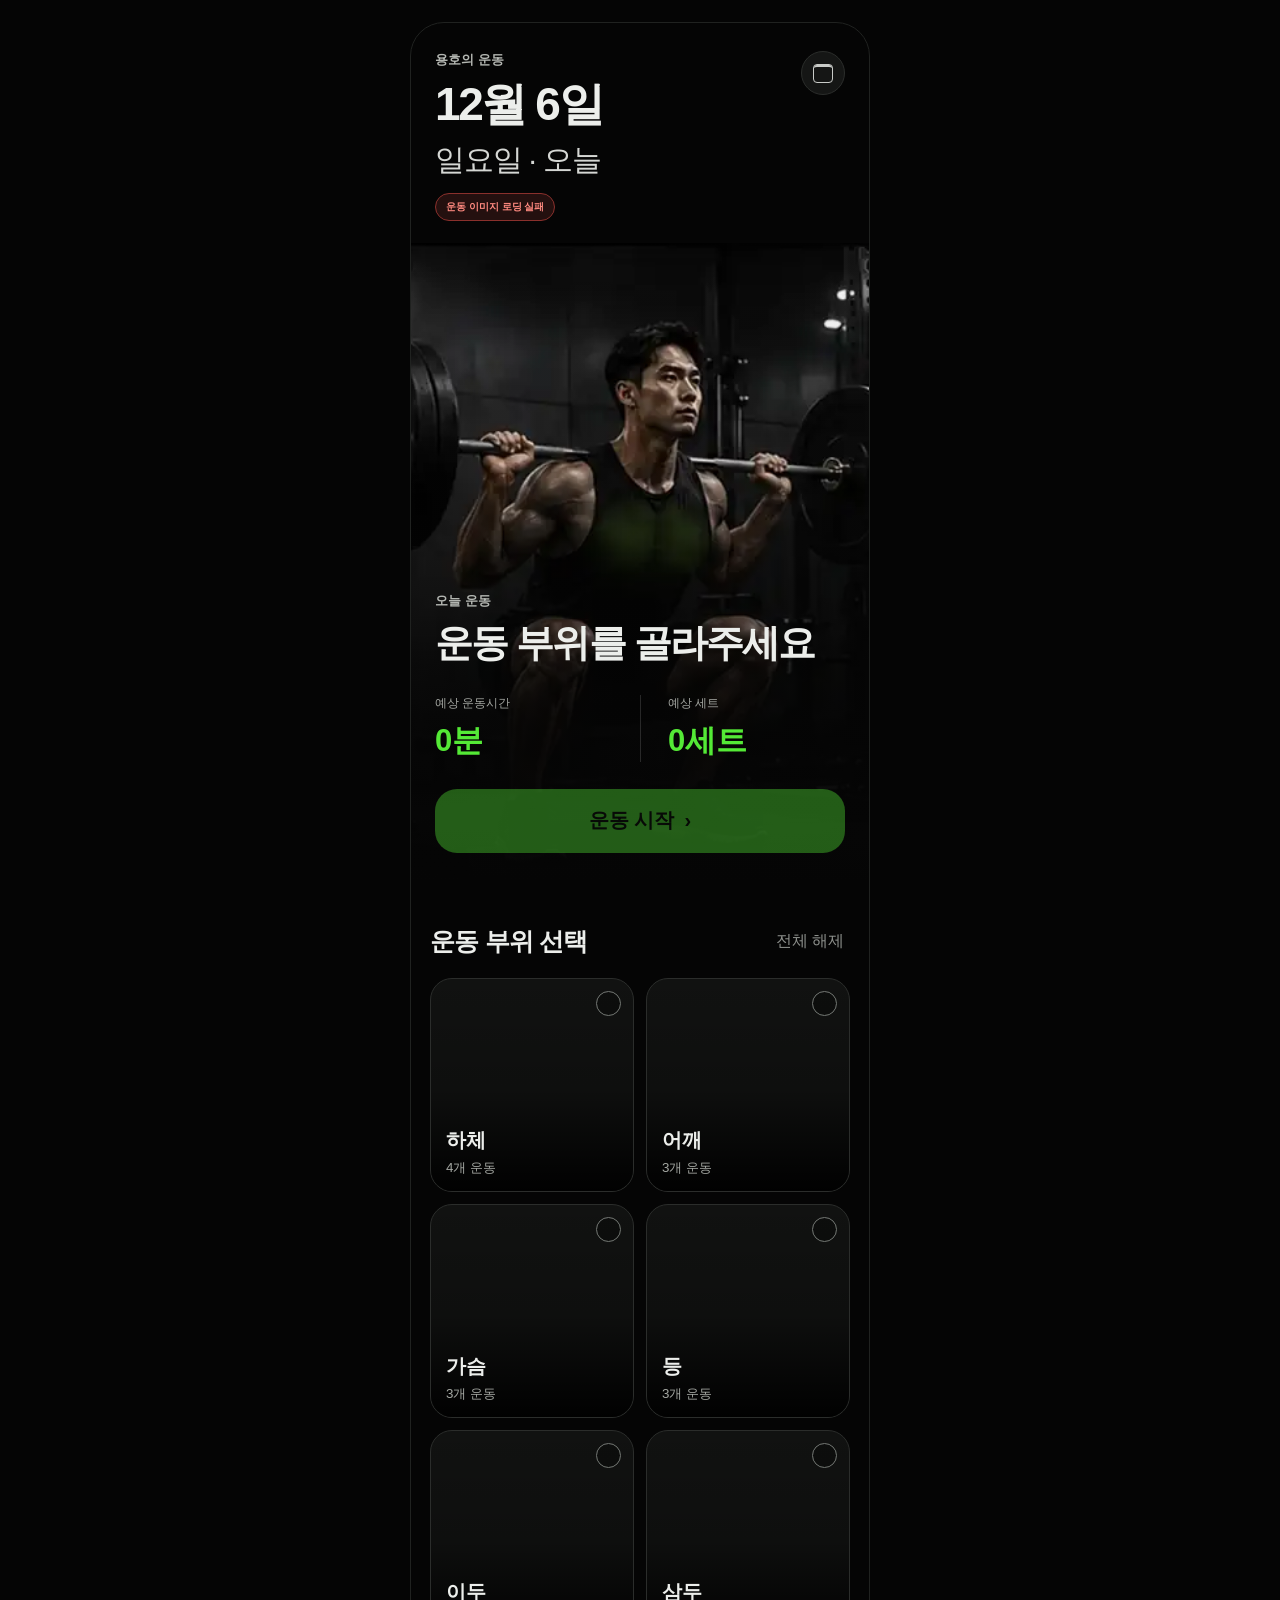
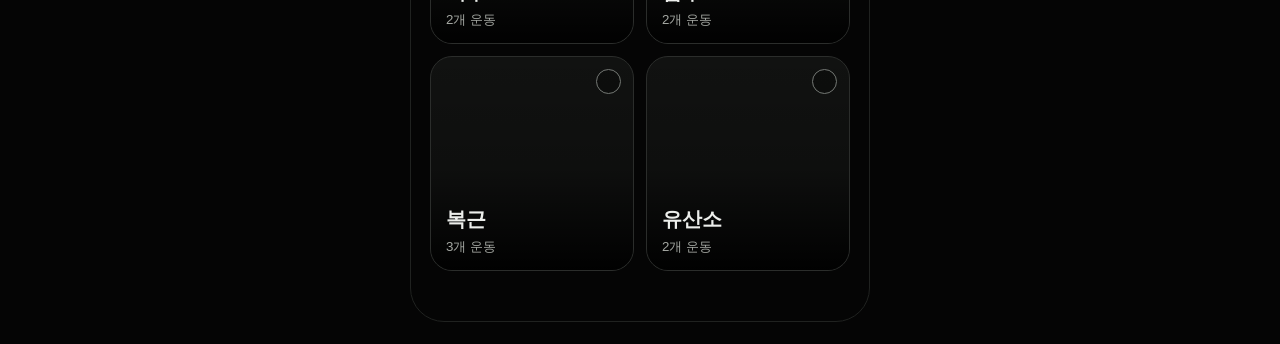
==== index.html @ c84af3b5 "Point live site to verified final v29 image app" ====
<!doctype html><html lang="ko"><head><meta charset="utf-8"><meta name="viewport" content="width=device-width,initial-scale=1,viewport-fit=cover"><meta name="theme-color" content="#050505"><title>용호의 운동 · FINAL v29</title><script>if('serviceWorker'in navigator){navigator.serviceWorker.getRegistrations().then(a=>a.forEach(r=>r.unregister())).catch(()=>{})}if('caches'in window){caches.keys().then(a=>Promise.all(a.map(k=>caches.delete(k)))).catch(()=>{})}location.replace('./final-v29.html?v=2901');</script></head><body style="margin:0;background:#050505;color:#fff;font-family:-apple-system,sans-serif;display:grid;place-items:center;min-height:100vh">실사 이미지 버전으로 이동 중…</body></html>
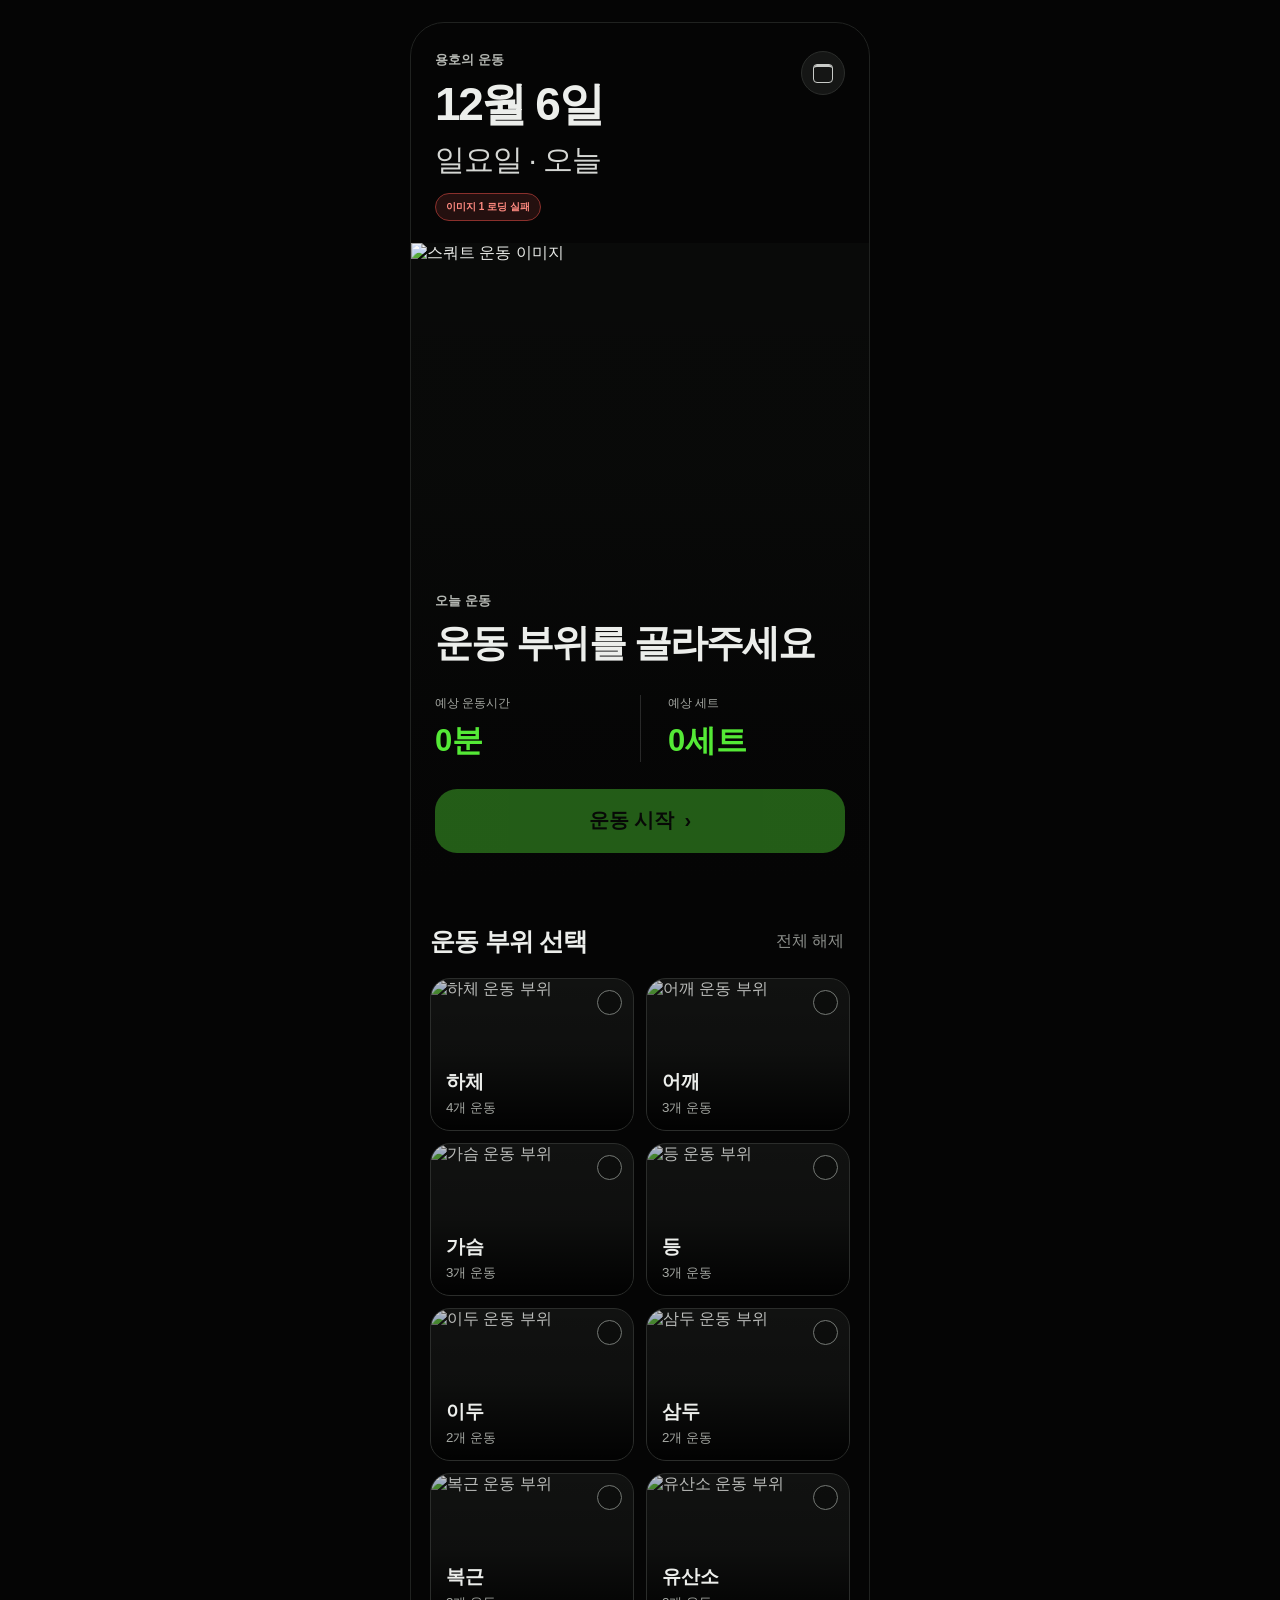
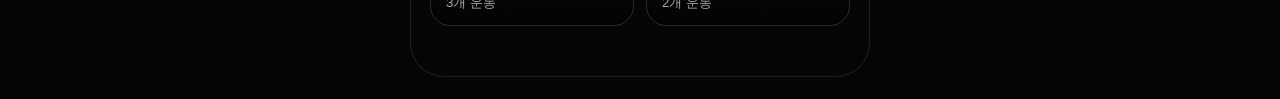
==== commit 74aa0ee1: "Switch live site to verified individual image files v30" ====
--- a/index.html
+++ b/index.html
@@ -1 +1 @@
-<!doctype html><html lang="ko"><head><meta charset="utf-8"><meta name="viewport" content="width=device-width,initial-scale=1,viewport-fit=cover"><meta name="theme-color" content="#050505"><title>용호의 운동 · FINAL v29</title><script>if('serviceWorker'in navigator){navigator.serviceWorker.getRegistrations().then(a=>a.forEach(r=>r.unregister())).catch(()=>{})}if('caches'in window){caches.keys().then(a=>Promise.all(a.map(k=>caches.delete(k)))).catch(()=>{})}location.replace('./final-v29.html?v=2901');</script></head><body style="margin:0;background:#050505;color:#fff;font-family:-apple-system,sans-serif;display:grid;place-items:center;min-height:100vh">실사 이미지 버전으로 이동 중…</body></html>+<!doctype html><html lang="ko"><head><meta charset="utf-8"><meta name="viewport" content="width=device-width,initial-scale=1,viewport-fit=cover"><meta name="theme-color" content="#050505"><title>용호의 운동 · 실사 이미지 v30</title><script>if('serviceWorker'in navigator){navigator.serviceWorker.getRegistrations().then(a=>a.forEach(r=>r.unregister())).catch(()=>{})}if('caches'in window){caches.keys().then(a=>Promise.all(a.map(k=>caches.delete(k)))).catch(()=>{})}location.replace('./final-v30.html?v=3002');</script></head><body style="margin:0;background:#050505;color:#fff;font-family:-apple-system,sans-serif;display:grid;place-items:center;min-height:100vh">실사 이미지 25장 버전으로 이동 중…</body></html>
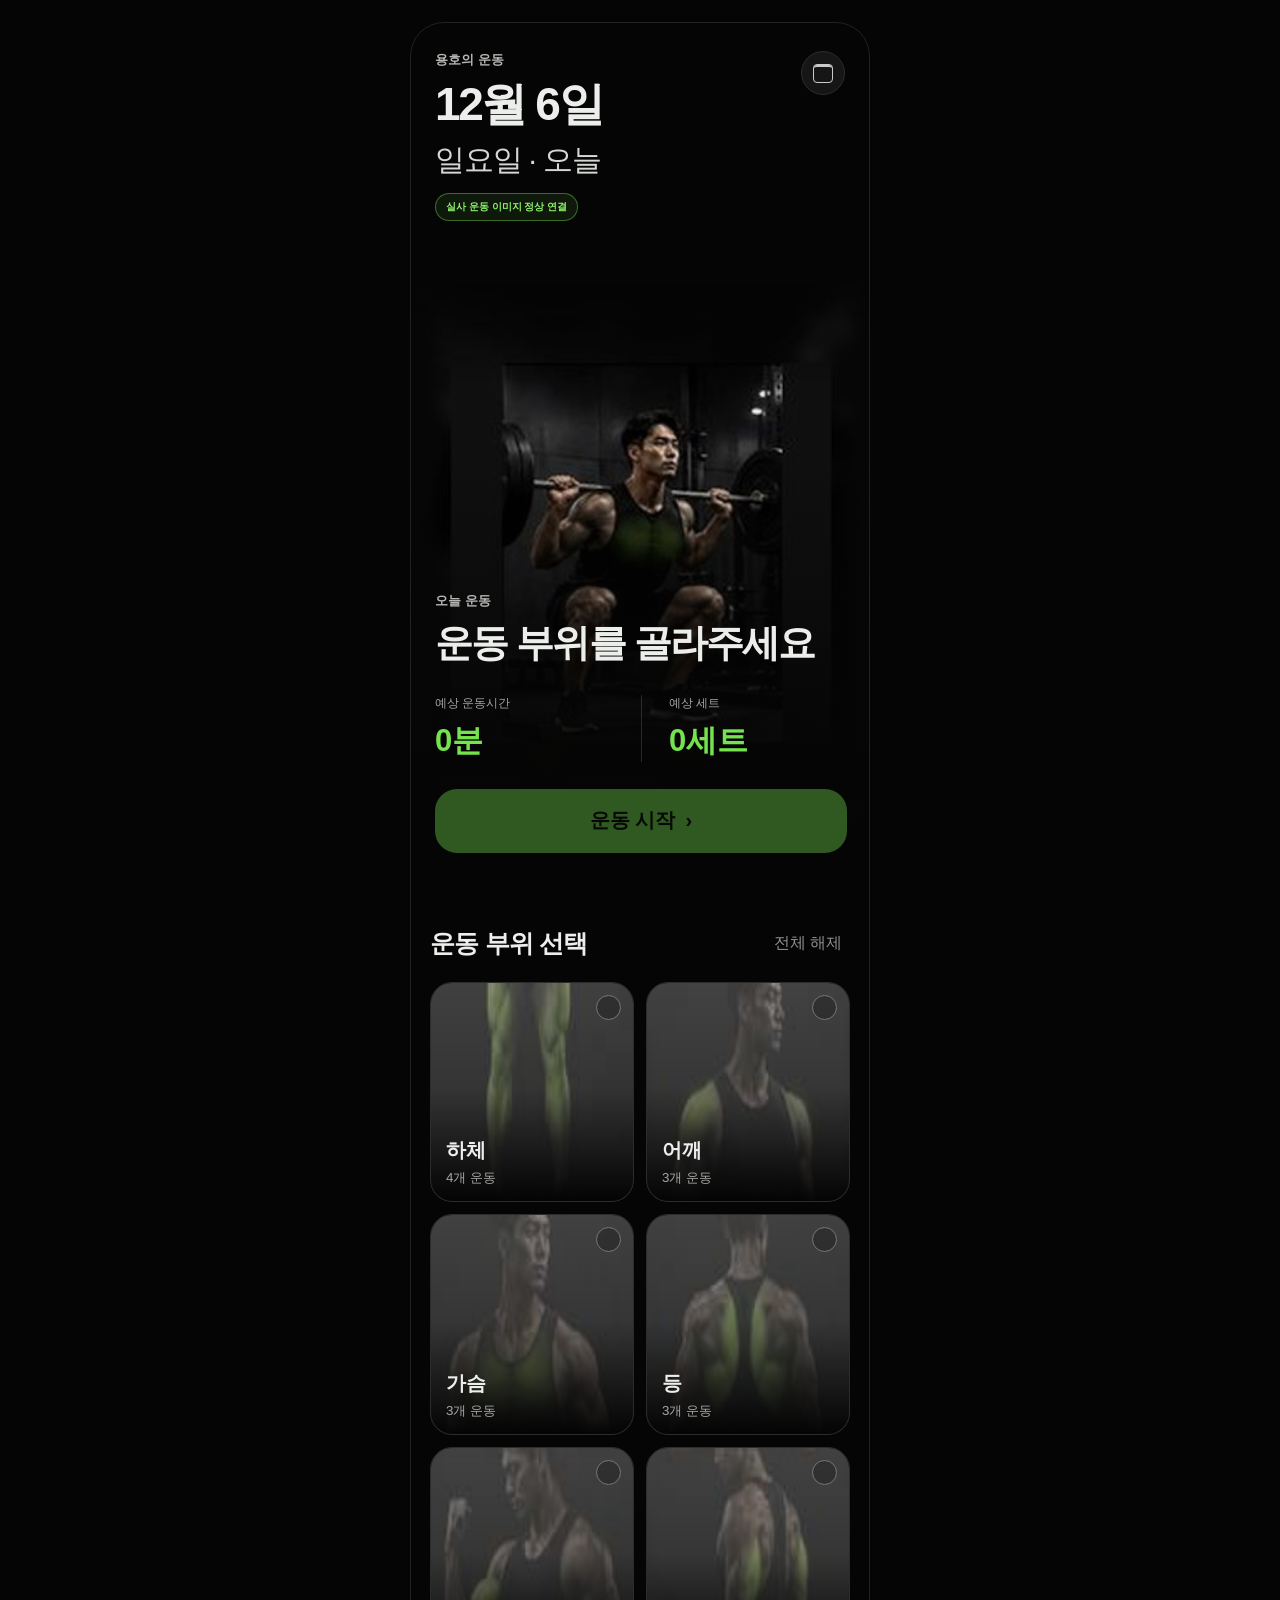
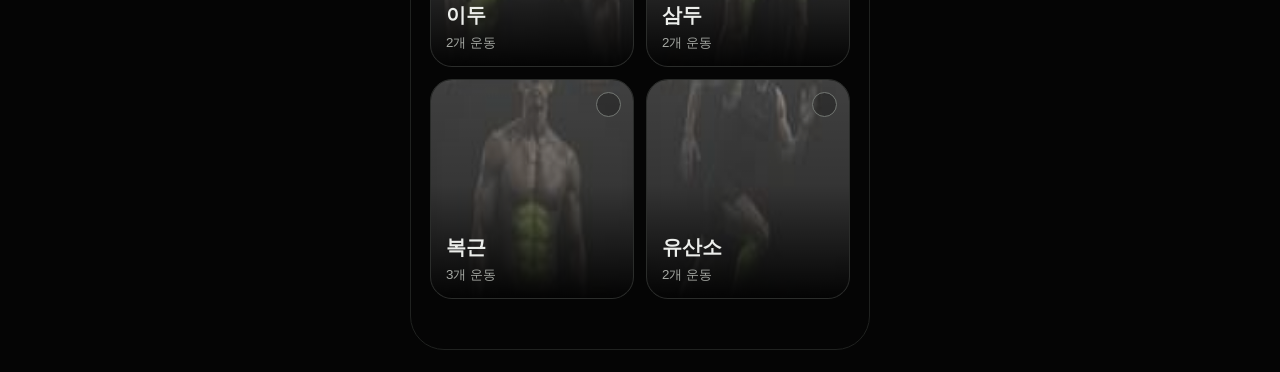
==== commit 89cd3610: "Switch live site to Safari-safe workout images v32" ====
--- a/index.html
+++ b/index.html
@@ -1 +1 @@
-<!doctype html><html lang="ko"><head><meta charset="utf-8"><meta name="viewport" content="width=device-width,initial-scale=1,viewport-fit=cover"><meta name="theme-color" content="#050505"><title>용호의 운동 · 실사 이미지 v30</title><script>if('serviceWorker'in navigator){navigator.serviceWorker.getRegistrations().then(a=>a.forEach(r=>r.unregister())).catch(()=>{})}if('caches'in window){caches.keys().then(a=>Promise.all(a.map(k=>caches.delete(k)))).catch(()=>{})}location.replace('./final-v30.html?v=3002');</script></head><body style="margin:0;background:#050505;color:#fff;font-family:-apple-system,sans-serif;display:grid;place-items:center;min-height:100vh">실사 이미지 25장 버전으로 이동 중…</body></html>+<!doctype html><html lang="ko"><head><meta charset="utf-8"><meta name="viewport" content="width=device-width,initial-scale=1,viewport-fit=cover"><meta name="theme-color" content="#050505"><title>용호의 운동 · 실사 이미지 v32</title><script>if('serviceWorker'in navigator){navigator.serviceWorker.getRegistrations().then(a=>a.forEach(r=>r.unregister())).catch(()=>{})}if('caches'in window){caches.keys().then(a=>Promise.all(a.map(k=>caches.delete(k)))).catch(()=>{})}location.replace('./final-v32.html?v=3201');</script></head><body style="margin:0;background:#050505;color:#fff;font-family:-apple-system,sans-serif;display:grid;place-items:center;min-height:100vh">실사 운동 이미지 v32로 이동 중…</body></html>
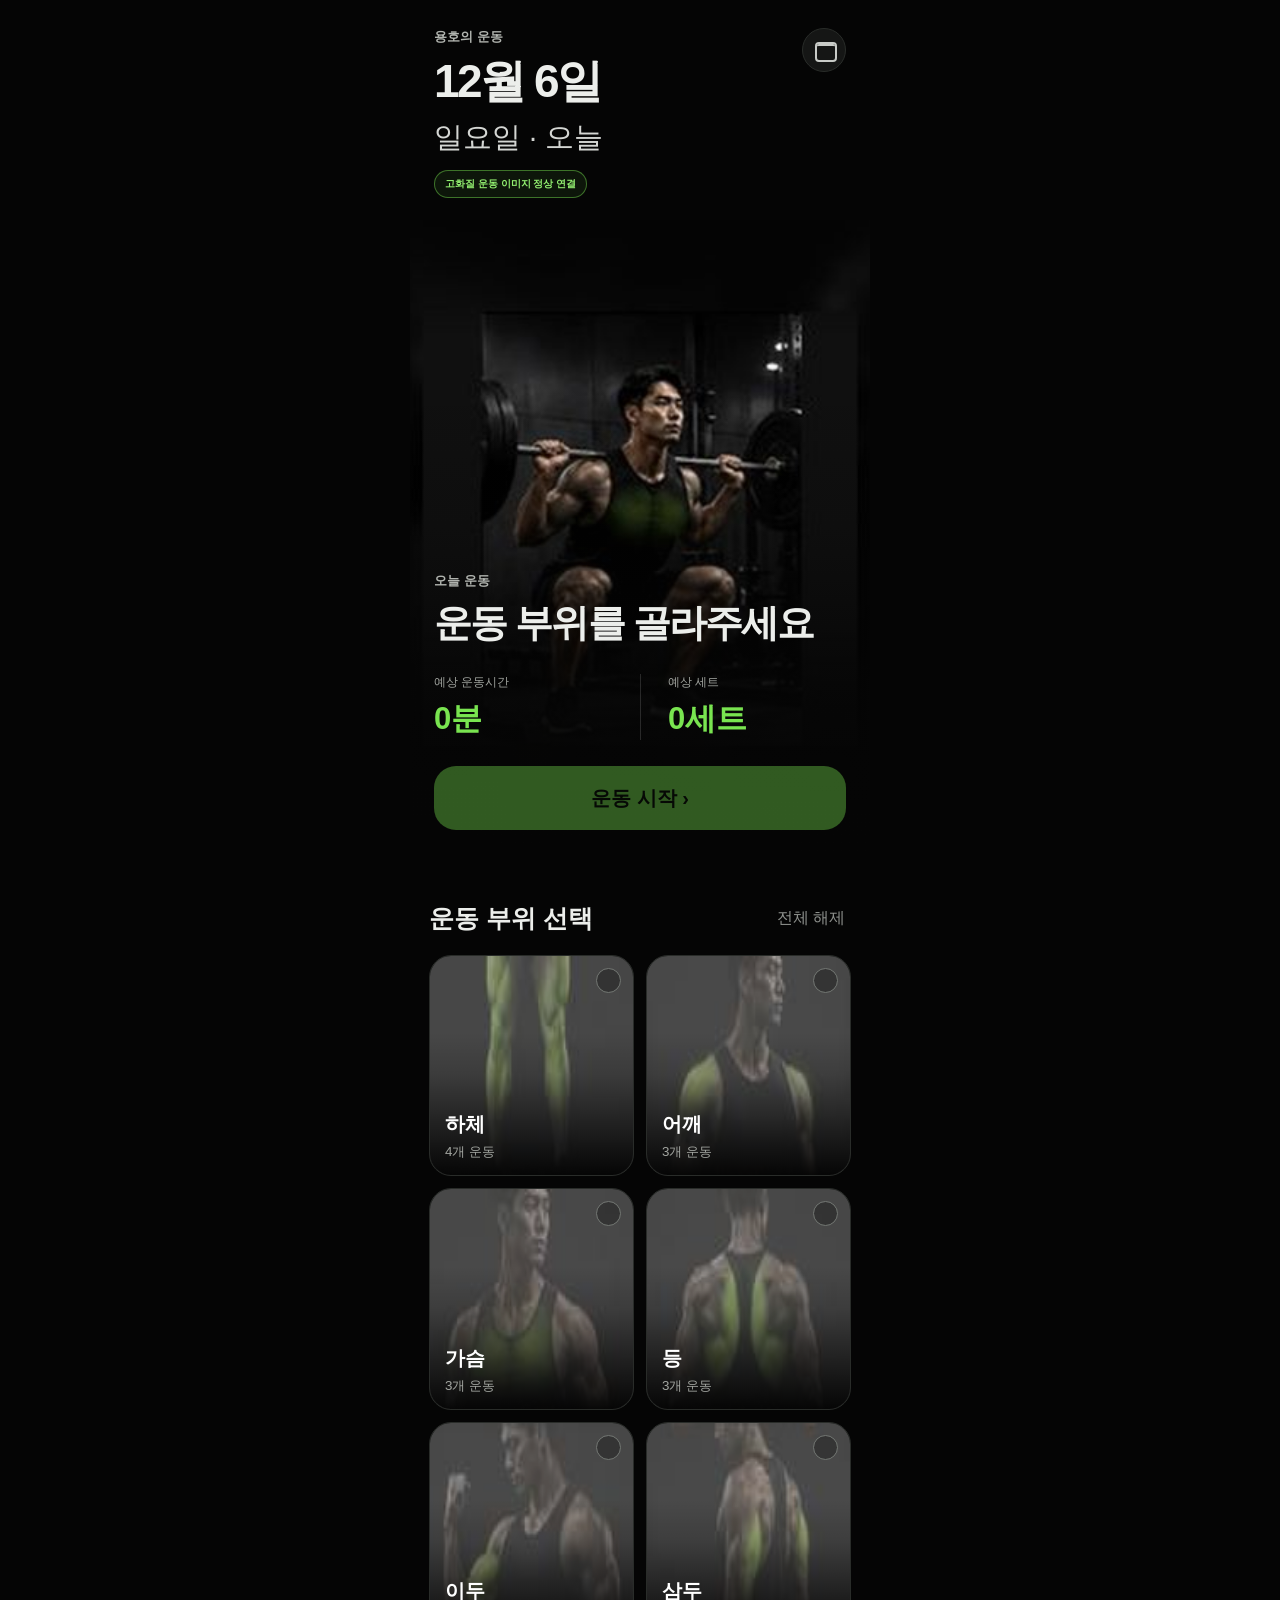
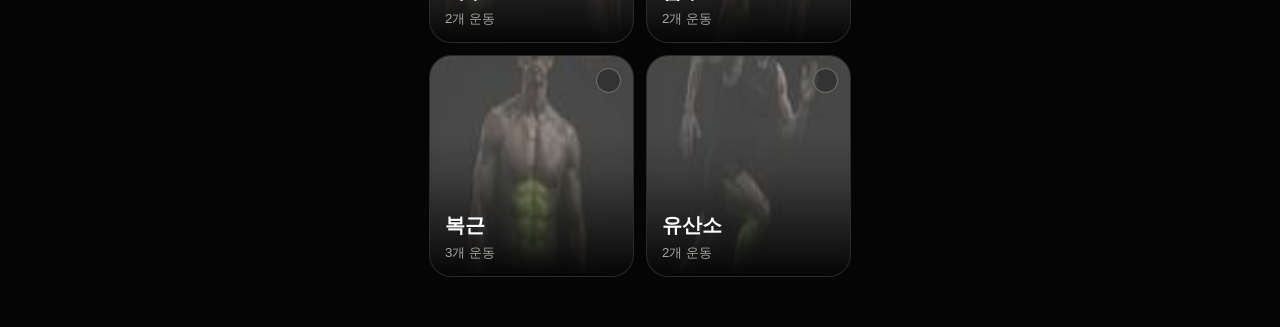
==== commit 247cce21: "Switch live site to generated image card layout v34" ====
--- a/index.html
+++ b/index.html
@@ -1 +1 @@
-<!doctype html><html lang="ko"><head><meta charset="utf-8"><meta name="viewport" content="width=device-width,initial-scale=1,viewport-fit=cover"><meta name="theme-color" content="#050505"><title>용호의 운동 · 실사 이미지 v32</title><script>if('serviceWorker'in navigator){navigator.serviceWorker.getRegistrations().then(a=>a.forEach(r=>r.unregister())).catch(()=>{})}if('caches'in window){caches.keys().then(a=>Promise.all(a.map(k=>caches.delete(k)))).catch(()=>{})}location.replace('./final-v32.html?v=3201');</script></head><body style="margin:0;background:#050505;color:#fff;font-family:-apple-system,sans-serif;display:grid;place-items:center;min-height:100vh">실사 운동 이미지 v32로 이동 중…</body></html>+<!doctype html><html lang="ko"><head><meta charset="utf-8"><meta name="viewport" content="width=device-width,initial-scale=1,viewport-fit=cover"><meta name="theme-color" content="#050505"><title>용호의 운동 · v34</title><script>if('serviceWorker'in navigator){navigator.serviceWorker.getRegistrations().then(x=>x.forEach(r=>r.unregister())).catch(()=>{})}if('caches'in window){caches.keys().then(x=>Promise.all(x.map(k=>caches.delete(k)))).catch(()=>{})}location.replace('./final-v34.html?v=3402');</script></head><body style="margin:0;background:#050505;color:#fff;font-family:-apple-system,sans-serif;display:grid;place-items:center;min-height:100vh">고화질 운동 이미지 v34로 이동 중…</body></html>
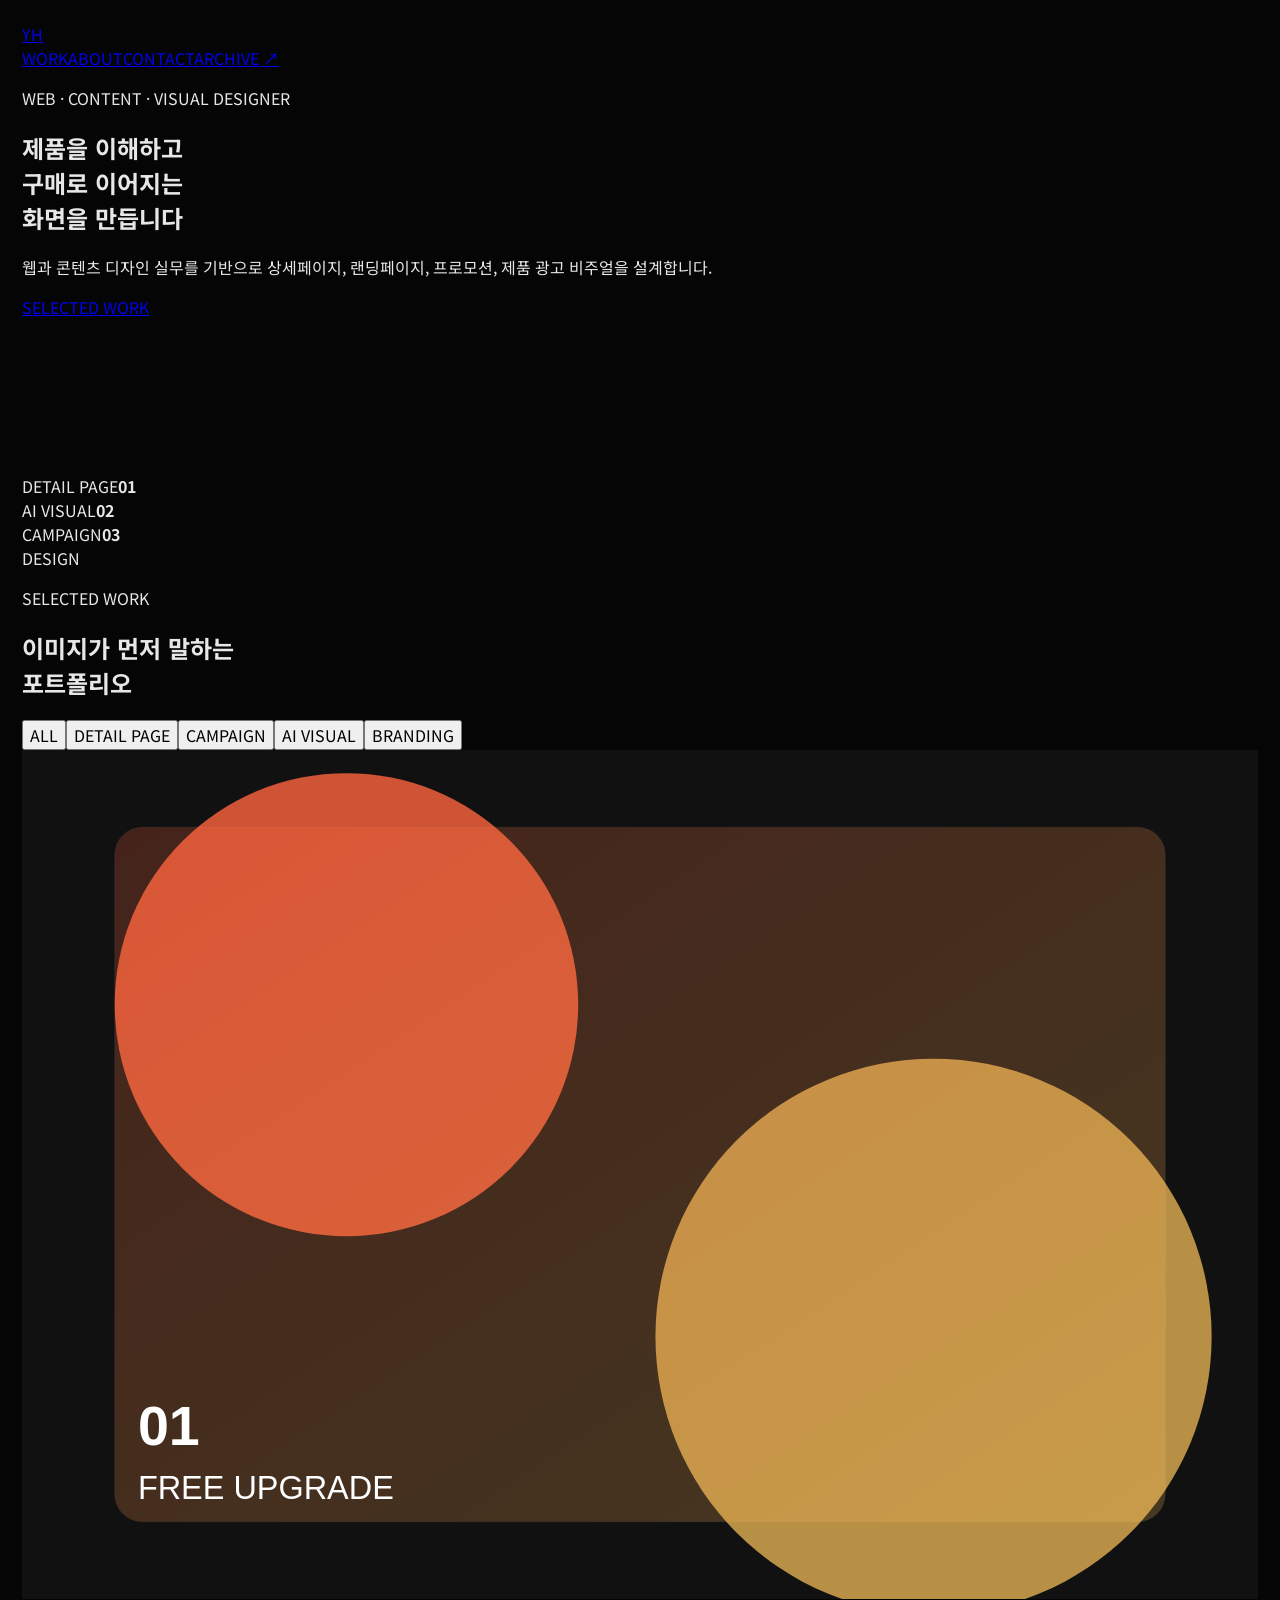
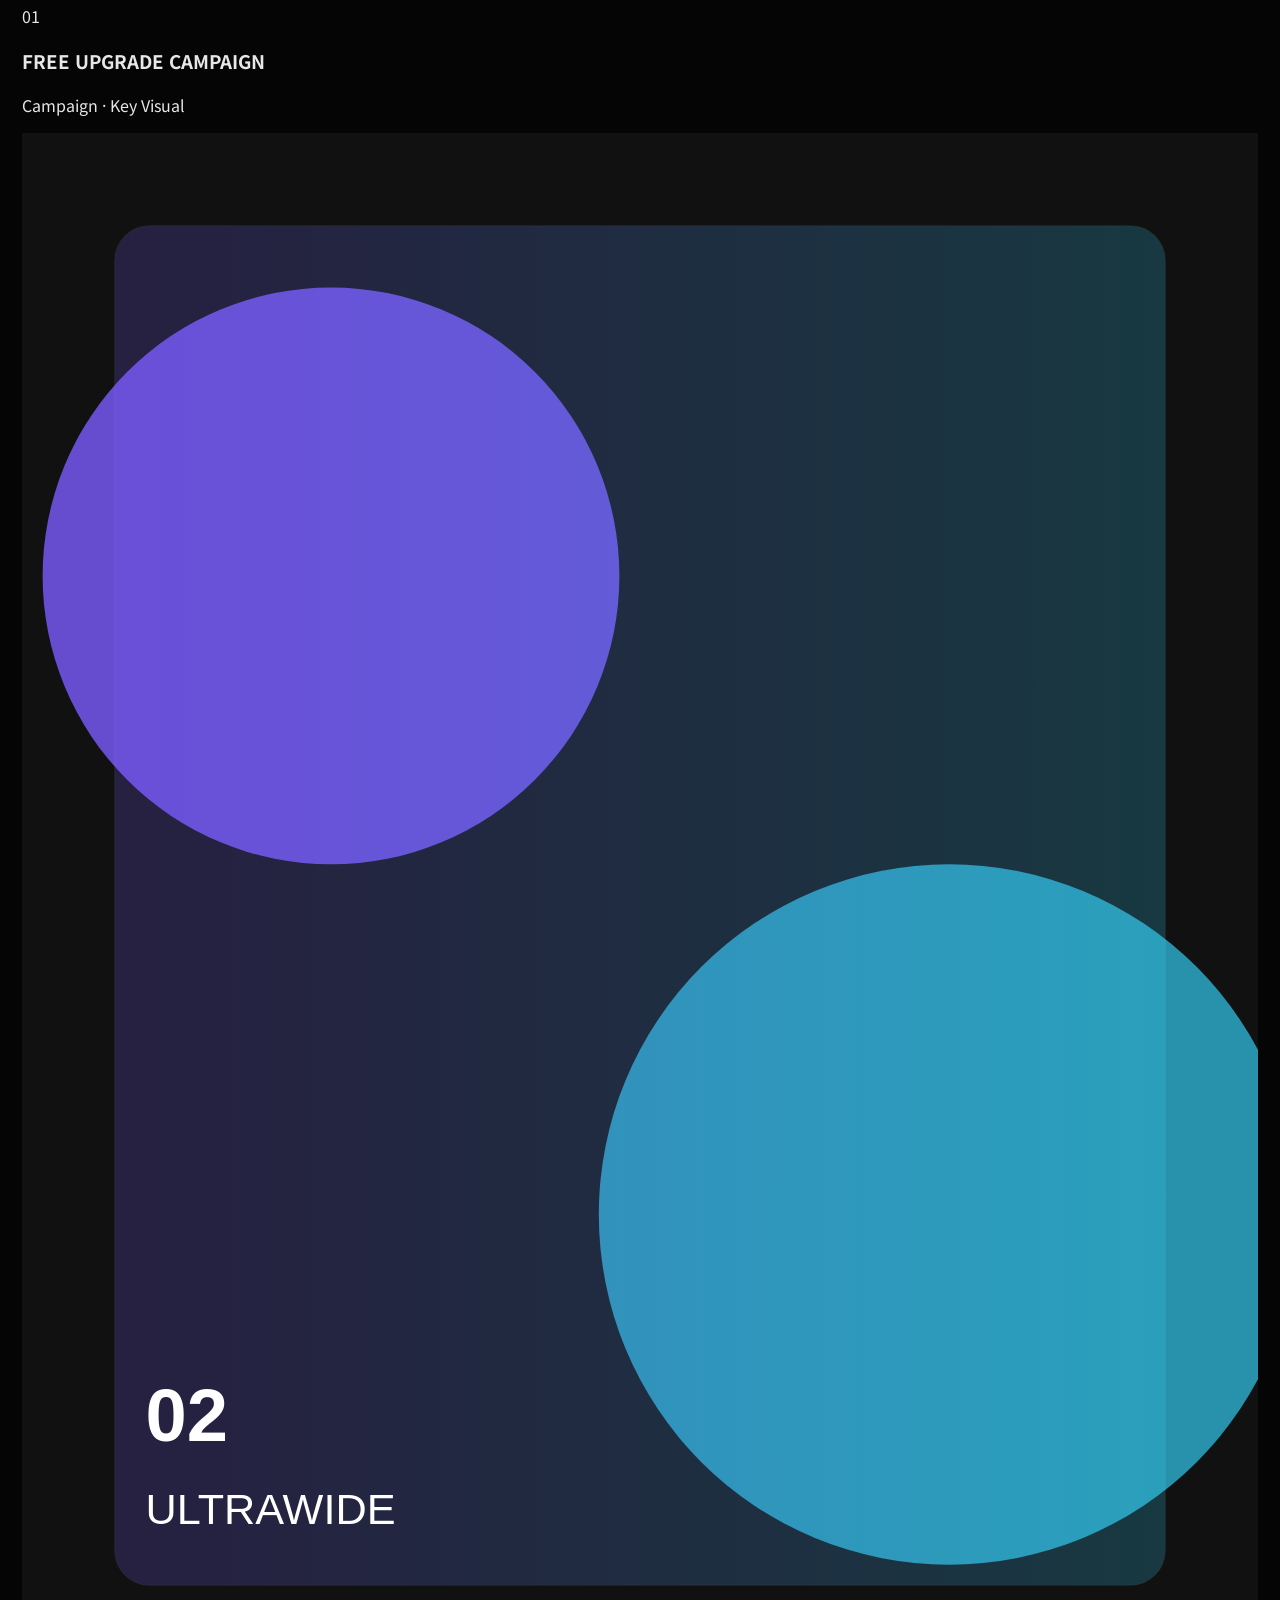
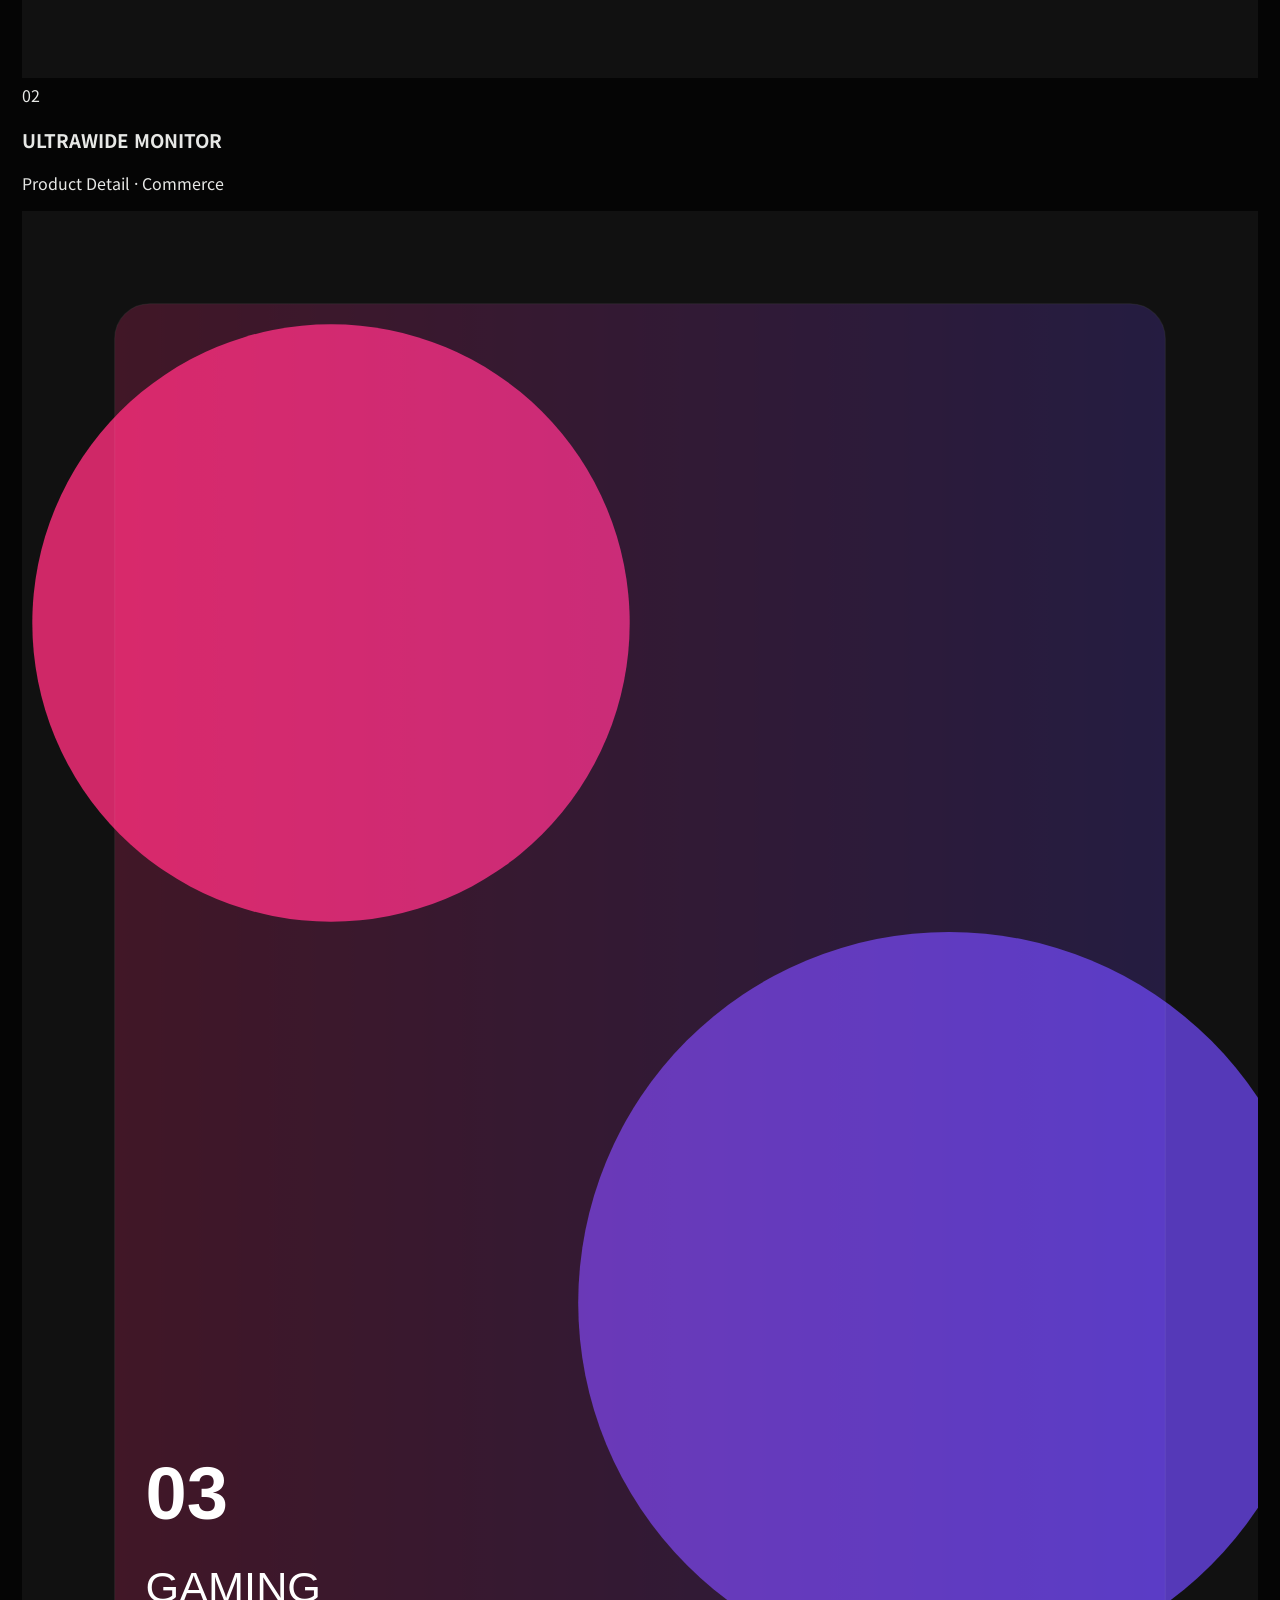
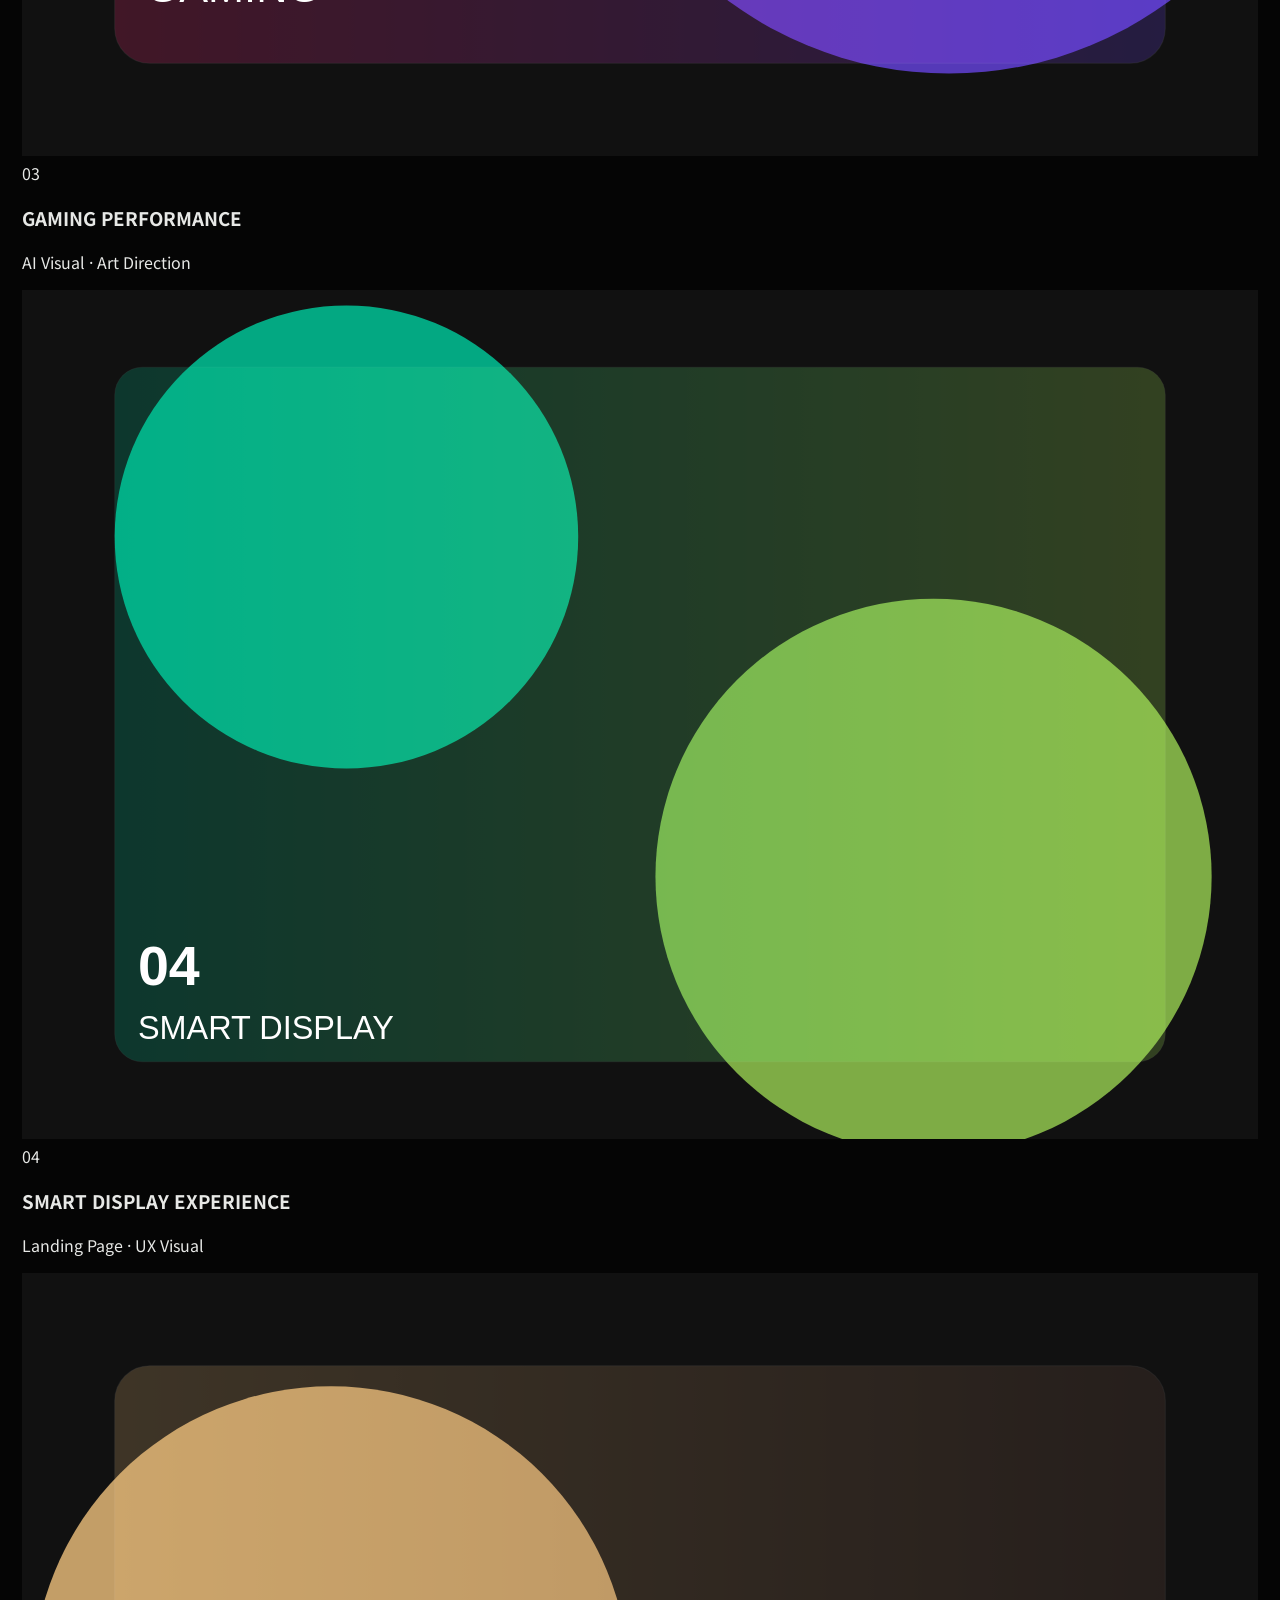
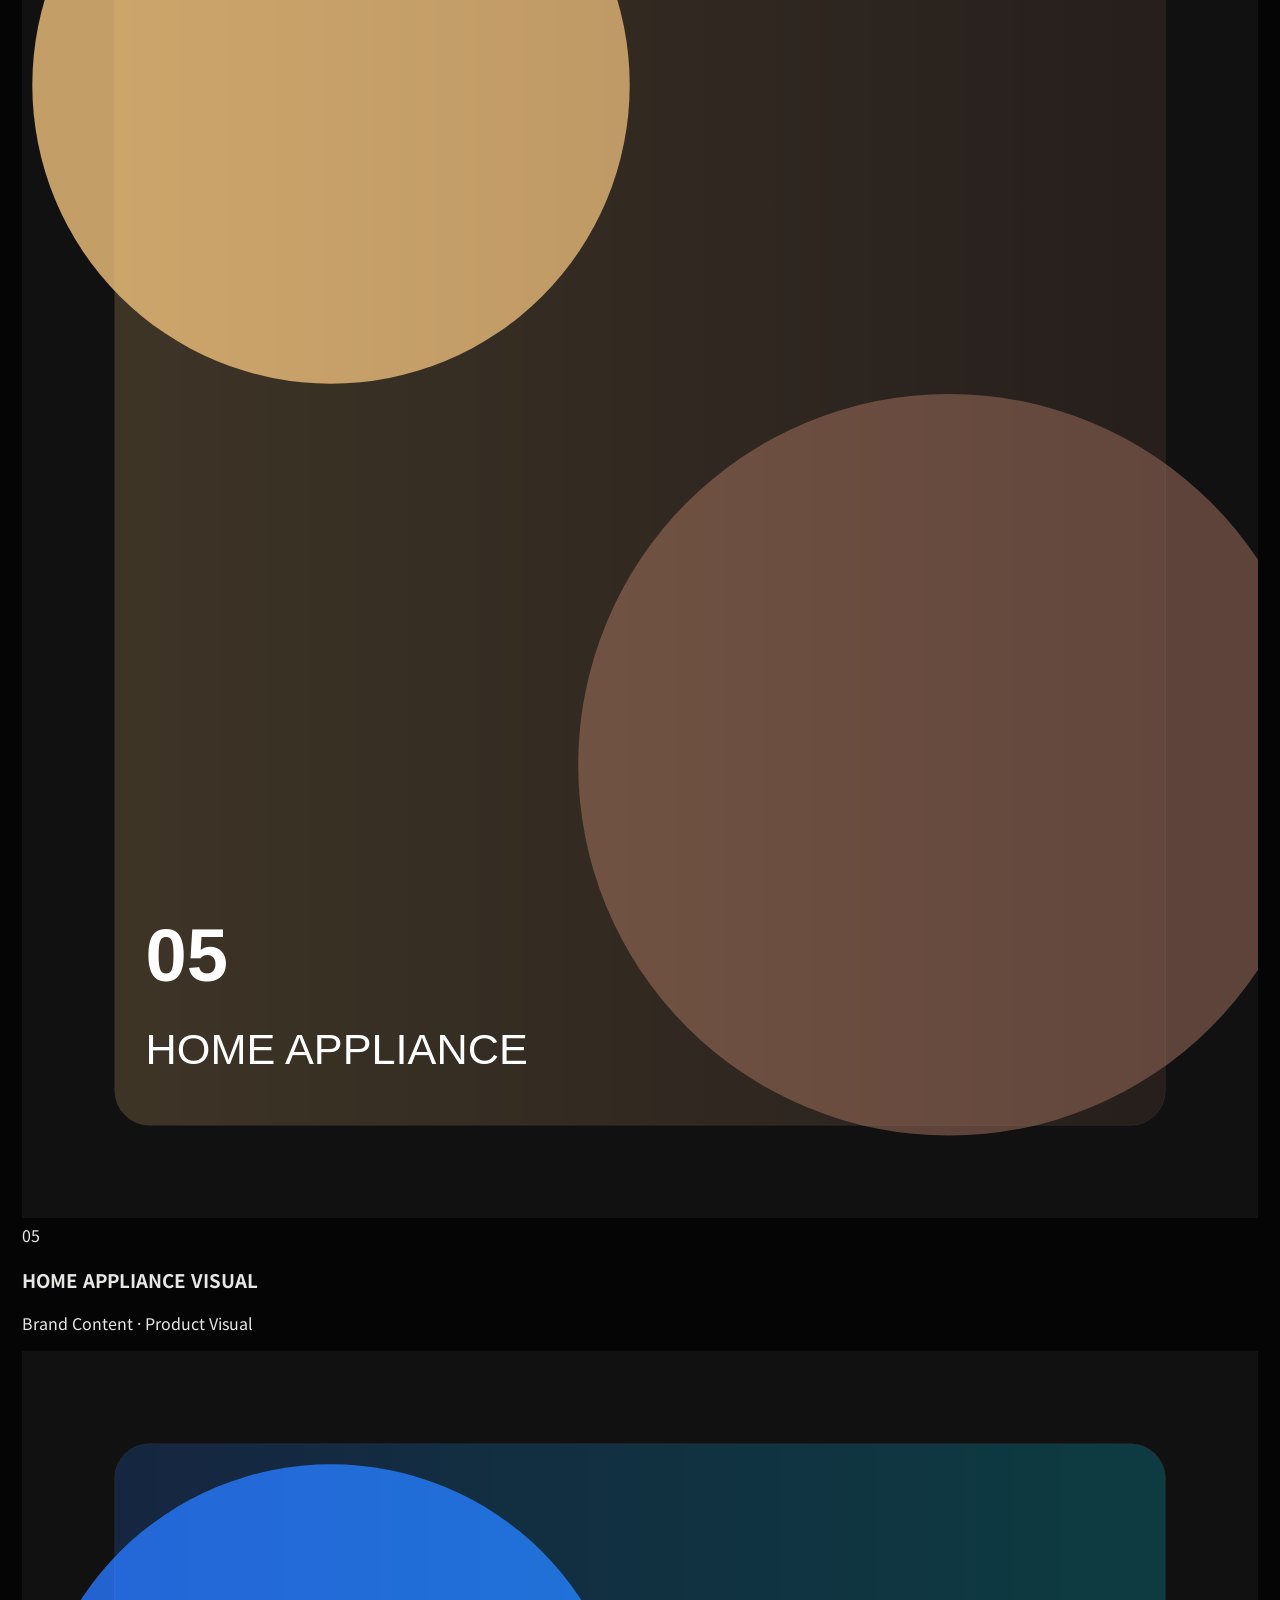
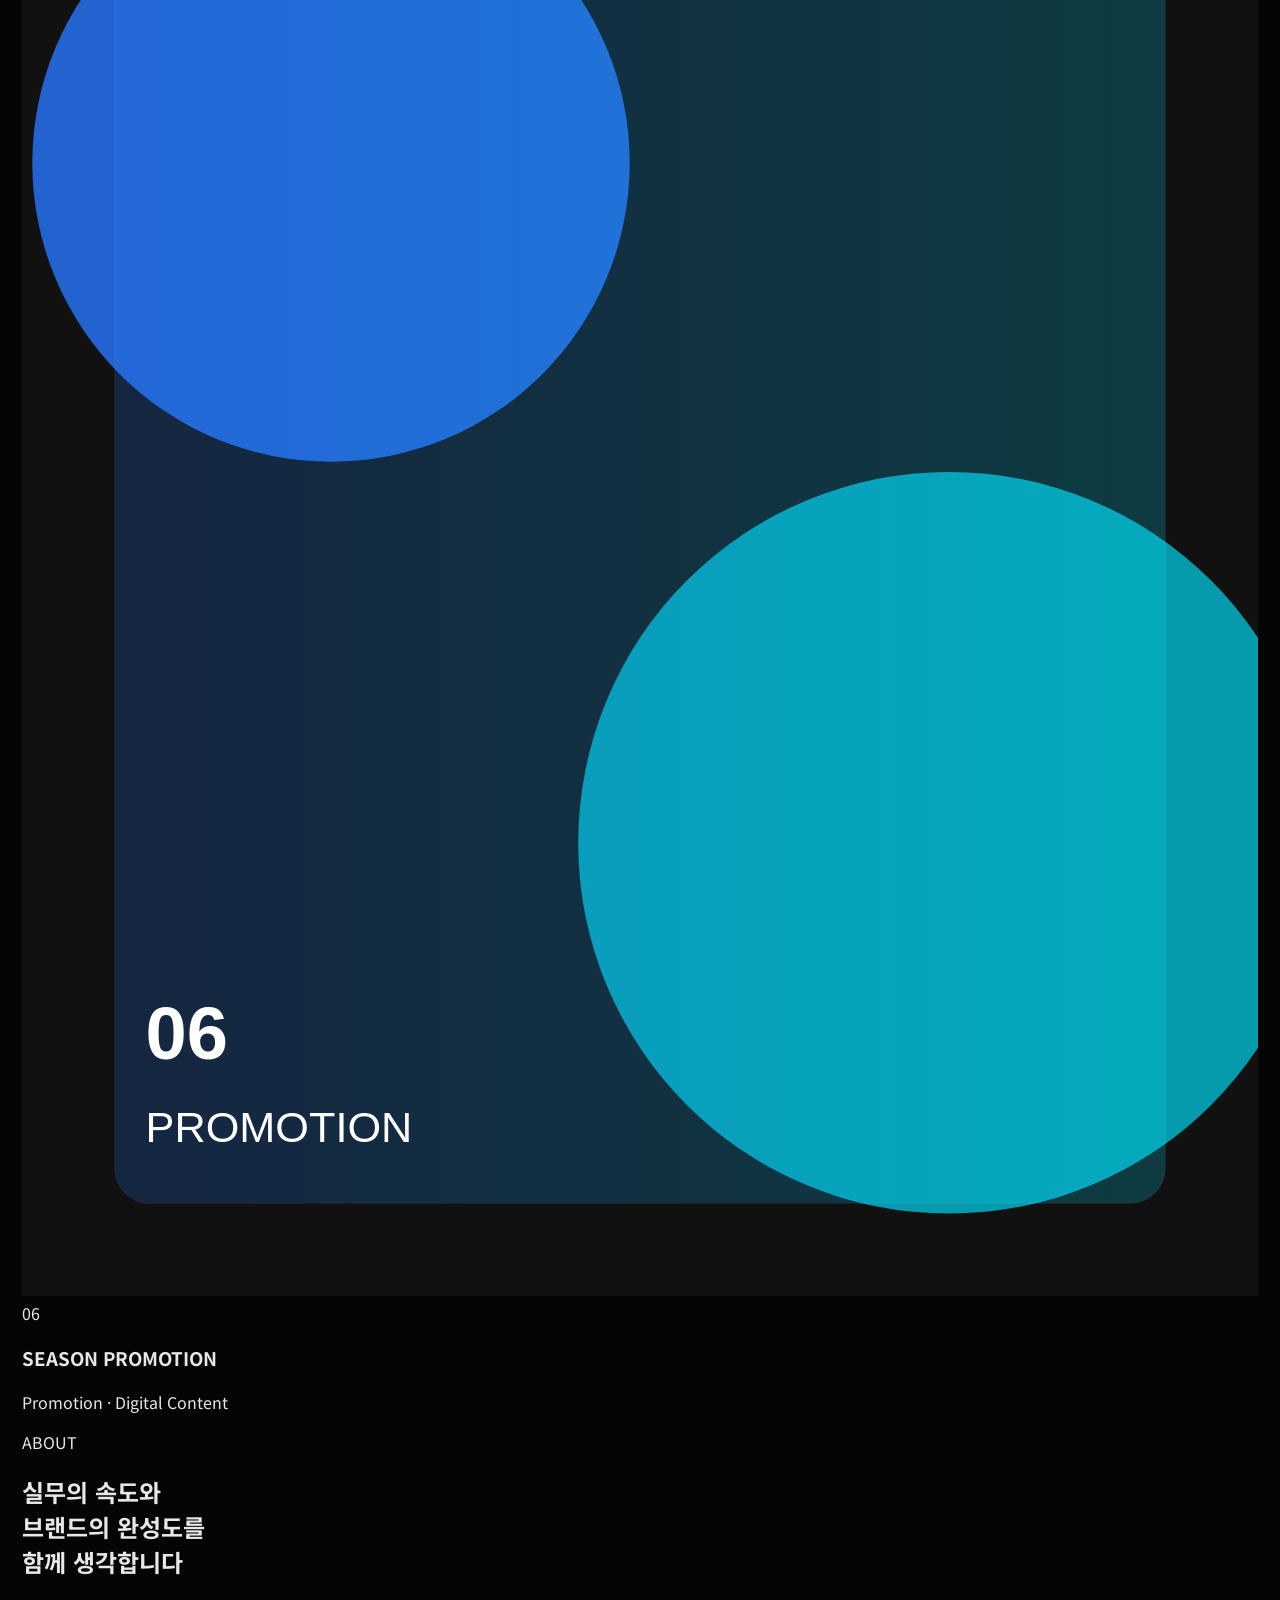
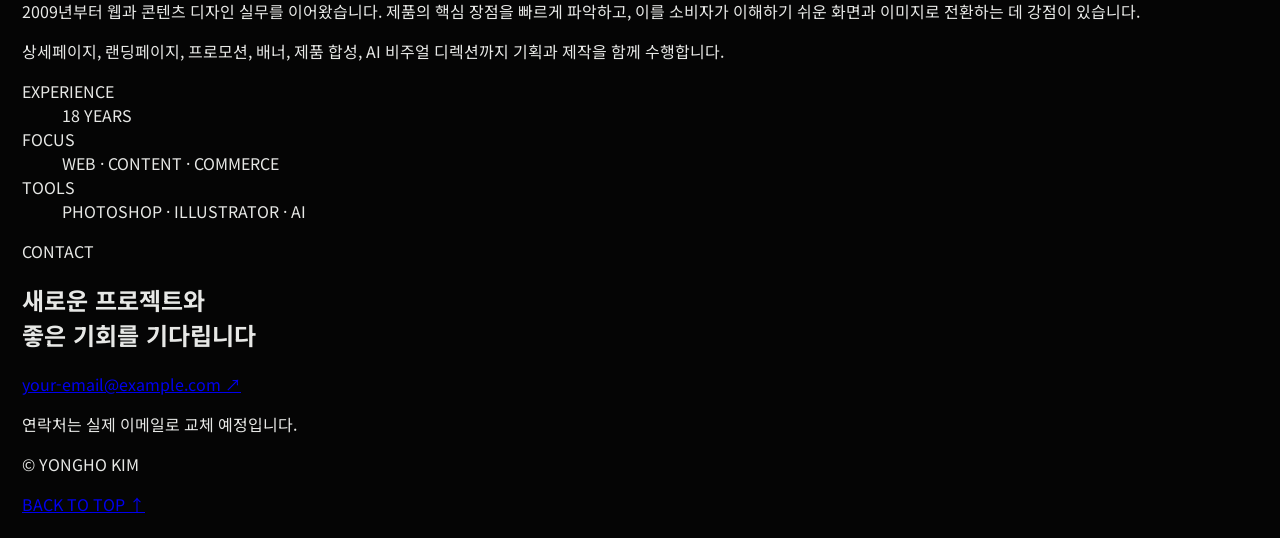
==== commit 8eba705f: "Replace main site with portfolio" ====
--- a/index.html
+++ b/index.html
@@ -1 +1,29 @@
-<!doctype html><html lang="ko"><head><meta charset="utf-8"><meta name="viewport" content="width=device-width,initial-scale=1,viewport-fit=cover"><meta name="theme-color" content="#050505"><title>용호의 운동 · v34</title><script>if('serviceWorker'in navigator){navigator.serviceWorker.getRegistrations().then(x=>x.forEach(r=>r.unregister())).catch(()=>{})}if('caches'in window){caches.keys().then(x=>Promise.all(x.map(k=>caches.delete(k)))).catch(()=>{})}location.replace('./final-v34.html?v=3402');</script></head><body style="margin:0;background:#050505;color:#fff;font-family:-apple-system,sans-serif;display:grid;place-items:center;min-height:100vh">고화질 운동 이미지 v34로 이동 중…</body></html>+<!doctype html>
+<html lang="ko">
+<head>
+  <meta charset="utf-8" />
+  <meta name="viewport" content="width=device-width, initial-scale=1" />
+  <meta name="description" content="김용호 웹·콘텐츠·비주얼 디자이너 포트폴리오" />
+  <title>YONGHO KIM — Portfolio</title>
+  <link rel="preconnect" href="https://fonts.googleapis.com">
+  <link rel="preconnect" href="https://fonts.gstatic.com" crossorigin>
+  <link href="https://fonts.googleapis.com/css2?family=Inter:wght@400;500;600;700&family=Noto+Sans+KR:wght@400;500;600;700&display=swap" rel="stylesheet">
+  <link rel="stylesheet" href="styles.css" />
+</head>
+<body>
+  <div class="cursor-glow" aria-hidden="true"></div>
+  <header class="site-header"><a href="#top" class="brand" aria-label="처음으로">YH</a><nav class="nav" aria-label="주요 메뉴"><a href="#work">WORK</a><a href="#about">ABOUT</a><a href="#contact">CONTACT</a><a href="https://roomofryu08.myportfolio.com/" target="_blank" rel="noreferrer">ARCHIVE ↗</a></nav></header>
+  <main id="top">
+    <section class="hero"><div class="hero-copy"><p class="eyebrow">WEB · CONTENT · VISUAL DESIGNER</p><h1>제품을 이해하고<br><span>구매로 이어지는</span><br>화면을 만듭니다</h1><p class="hero-desc">웹과 콘텐츠 디자인 실무를 기반으로 상세페이지, 랜딩페이지, 프로모션, 제품 광고 비주얼을 설계합니다.</p></div><a class="scroll-cue" href="#work"><span>SELECTED WORK</span><i></i></a><div class="hero-motion" aria-hidden="true"><canvas id="motionCanvas"></canvas><div class="motion-veil"></div><div class="motion-ring ring-one"></div><div class="motion-ring ring-two"></div><div class="motion-card card-one"><span>DETAIL PAGE</span><b>01</b></div><div class="motion-card card-two"><span>AI VISUAL</span><b>02</b></div><div class="motion-card card-three"><span>CAMPAIGN</span><b>03</b></div><div class="motion-word" data-text="DESIGN">DESIGN</div></div></section>
+    <section class="work-section" id="work"><div class="section-head"><div><p class="section-kicker">SELECTED WORK</p><h2>이미지가 먼저 말하는<br>포트폴리오</h2></div><div class="filters"><button class="filter active" data-filter="all">ALL</button><button class="filter" data-filter="detail">DETAIL PAGE</button><button class="filter" data-filter="campaign">CAMPAIGN</button><button class="filter" data-filter="visual">AI VISUAL</button><button class="filter" data-filter="branding">BRANDING</button></div></div><div class="project-grid">
+      <article class="project project-large" data-category="campaign" tabindex="0" data-title="FREE UPGRADE CAMPAIGN" data-meta="Campaign · Key Visual · 2026" data-images="portfolio/assets/images/project-01.svg,portfolio/assets/images/project-02.svg"><img src="portfolio/assets/images/project-01.svg" alt="무료 업그레이드 모니터 캠페인"><div class="project-info"><span>01</span><h3>FREE UPGRADE CAMPAIGN</h3><p>Campaign · Key Visual</p></div></article>
+      <article class="project" data-category="detail" tabindex="0" data-title="ULTRAWIDE MONITOR" data-meta="Product Detail · Commerce · 2026" data-images="portfolio/assets/images/project-02.svg,portfolio/assets/images/project-03.svg"><img src="portfolio/assets/images/project-02.svg" alt="울트라와이드 모니터 상세페이지"><div class="project-info"><span>02</span><h3>ULTRAWIDE MONITOR</h3><p>Product Detail · Commerce</p></div></article>
+      <article class="project" data-category="visual" tabindex="0" data-title="GAMING PERFORMANCE" data-meta="AI Visual · Art Direction · 2026" data-images="portfolio/assets/images/project-03.svg,portfolio/assets/images/project-04.svg"><img src="portfolio/assets/images/project-03.svg" alt="게이밍 모니터 AI 비주얼"><div class="project-info"><span>03</span><h3>GAMING PERFORMANCE</h3><p>AI Visual · Art Direction</p></div></article>
+      <article class="project project-wide" data-category="detail" tabindex="0" data-title="SMART DISPLAY EXPERIENCE" data-meta="Landing Page · UX Visual · 2025" data-images="portfolio/assets/images/project-04.svg,portfolio/assets/images/project-05.svg"><img src="portfolio/assets/images/project-04.svg" alt="스마트 디스플레이 랜딩페이지"><div class="project-info"><span>04</span><h3>SMART DISPLAY EXPERIENCE</h3><p>Landing Page · UX Visual</p></div></article>
+      <article class="project" data-category="branding" tabindex="0" data-title="HOME APPLIANCE VISUAL" data-meta="Brand Content · Product Visual · 2025" data-images="portfolio/assets/images/project-05.svg,portfolio/assets/images/project-06.svg"><img src="portfolio/assets/images/project-05.svg" alt="생활가전 브랜드 콘텐츠"><div class="project-info"><span>05</span><h3>HOME APPLIANCE VISUAL</h3><p>Brand Content · Product Visual</p></div></article>
+      <article class="project project-tall" data-category="campaign" tabindex="0" data-title="SEASON PROMOTION" data-meta="Promotion · Digital Content · 2025" data-images="portfolio/assets/images/project-06.svg,portfolio/assets/images/project-01.svg"><img src="portfolio/assets/images/project-06.svg" alt="시즌 프로모션 디자인"><div class="project-info"><span>06</span><h3>SEASON PROMOTION</h3><p>Promotion · Digital Content</p></div></article>
+    </div></section>
+    <section class="about-section" id="about"><p class="section-kicker">ABOUT</p><div class="about-grid"><h2>실무의 속도와<br>브랜드의 완성도를<br>함께 생각합니다</h2><div class="about-copy"><p>2009년부터 웹과 콘텐츠 디자인 실무를 이어왔습니다. 제품의 핵심 장점을 빠르게 파악하고, 이를 소비자가 이해하기 쉬운 화면과 이미지로 전환하는 데 강점이 있습니다.</p><p>상세페이지, 랜딩페이지, 프로모션, 배너, 제품 합성, AI 비주얼 디렉션까지 기획과 제작을 함께 수행합니다.</p><dl><div><dt>EXPERIENCE</dt><dd>18 YEARS</dd></div><div><dt>FOCUS</dt><dd>WEB · CONTENT · COMMERCE</dd></div><div><dt>TOOLS</dt><dd>PHOTOSHOP · ILLUSTRATOR · AI</dd></div></dl></div></div></section>
+    <section class="contact-section" id="contact"><p class="section-kicker">CONTACT</p><h2>새로운 프로젝트와<br>좋은 기회를 기다립니다</h2><a class="contact-link" href="mailto:your-email@example.com">your-email@example.com <span>↗</span></a><p class="contact-note">연락처는 실제 이메일로 교체 예정입니다.</p></section>
+  </main><footer><p>© <span id="year"></span> YONGHO KIM</p><a href="#top">BACK TO TOP ↑</a></footer><dialog class="project-modal" id="projectModal"><button class="modal-close" aria-label="닫기">CLOSE ×</button><div class="modal-head"><p id="modalMeta"></p><h2 id="modalTitle"></h2></div><div class="modal-images" id="modalImages"></div></dialog><script src="app.js"></script>
+</body></html>
--- a/styles.css
+++ b/styles.css
@@ -0,0 +1,2 @@
+:root{--배경:#050505;--카드:#111211;--카드2:#171817;--선:#2a2b2a;--글:#e7e8e6;--보조:#969a95;--초록:#54e936;--초록연함:rgba(84,233,54,.13);--그림자:0 28px 90px rgba(0,0,0,.48)}
+*{box-sizing:border-box}html{background:var(--배경)}body{margin:0;background:var(--배경);color:var(--글);font-family:-apple-system,BlinkMacSystemFont,"Pretendard","Noto Sans KR",sans-serif;-webkit-font-smoothing:antialiased}button,input{font:inherit}.앱{width:min(460px,100%);min-height:100vh;margin:auto;background:linear-gradient(180deg,#050505,#080908);padding:0 0 calc(38px + env(safe-area-inset-bottom))}.홈화면,.운동화면{min-height:100vh}.상단바,.운동상단{display:flex;justify-content:space-between;align-items:flex-start;padding:calc(28px + env(safe-area-inset-top)) 26px 22px}.작은문구,.운동상단 p{margin:0 0 13px;color:#b3b6b2;font-size:13px;font-weight:650}.상단바 h1{font-size:46px;line-height:1.05;letter-spacing:-2.4px;margin:0}.보조문구{font-size:31px;letter-spacing:-1.3px;margin:12px 0 0;color:#d4d6d3}.날짜아이콘{position:relative;width:42px;height:42px;border-radius:50%;background:#141514;border:1px solid var(--선);display:grid;place-items:center;overflow:hidden}.날짜아이콘 span{width:18px;height:17px;border:1.8px solid #c9cbc8;border-radius:4px;position:relative}.날짜아이콘 span:before{content:"";position:absolute;left:2px;right:2px;top:5px;border-top:1.8px solid #c9cbc8}.날짜아이콘 input{position:absolute;inset:0;opacity:0;cursor:pointer}.대표영역{position:relative;min-height:680px;overflow:hidden;background:#090a09}.대표사진{position:absolute;inset:0;background-size:cover;background-position:center 42%;filter:saturate(.78) contrast(1.1) brightness(.72);transform:scale(1.03)}.대표그라데이션{position:absolute;inset:0;background:linear-gradient(180deg,rgba(5,5,5,.02),rgba(5,5,5,.22) 33%,rgba(5,5,5,.94) 78%,#050505)}.대표내용{position:absolute;left:26px;right:26px;bottom:32px}.대표내용 h2{font-size:39px;line-height:1.15;letter-spacing:-1.8px;margin:0 0 32px}.예상정보{display:grid;grid-template-columns:1fr 1fr;gap:0;margin-bottom:28px}.예상정보 div{padding:0 22px 0 0}.예상정보 div+div{padding-left:28px;border-left:1px solid rgba(255,255,255,.14)}.예상정보 span{display:block;color:#a2a59f;font-size:12px;margin-bottom:9px}.예상정보 strong{font-size:31px;color:var(--초록);font-weight:650}.주버튼,.완료버튼{width:100%;height:64px;border:0;border-radius:22px;background:var(--초록);color:#0b1209;font-size:20px;font-weight:800;display:flex;align-items:center;justify-content:center;gap:12px;box-shadow:0 14px 34px rgba(84,233,54,.2);cursor:pointer;transition:.18s transform}.주버튼:active,.완료버튼:active{transform:scale(.98)}.주버튼:disabled{opacity:.35;box-shadow:none}.주버튼 span{font-size:32px;line-height:1}.선택영역{padding:44px 20px 10px}.구역제목{display:flex;justify-content:space-between;align-items:center;margin-bottom:20px}.구역제목 h2{font-size:25px;margin:0;letter-spacing:-.8px}.구역제목 button{border:0;background:none;color:#8e918d;padding:10px}.부위목록{display:grid;grid-template-columns:1fr 1fr;gap:12px}.부위버튼{position:relative;min-height:202px;border:1px solid var(--선);border-radius:22px;overflow:hidden;background:#111211;color:var(--글);padding:0;text-align:left;cursor:pointer}.부위사진{position:absolute;inset:0;background-size:cover;background-position:center;filter:grayscale(1) brightness(.55) contrast(1.06);transform:scale(1.18)}.부위버튼:nth-child(2n) .부위사진{background-position:60% center}.부위버튼:nth-child(3n) .부위사진{background-position:35% center}.부위그늘{position:absolute;inset:0;background:linear-gradient(180deg,rgba(10,10,10,.05),rgba(10,10,10,.88))}.부위내용{position:absolute;left:16px;right:16px;bottom:15px}.부위내용 h3{font-size:19px;margin:0 0 4px}.부위내용 p{font-size:12px;margin:0;color:#9fa29d}.부위체크{position:absolute;right:12px;top:12px;width:25px;height:25px;border:1px solid #666a65;border-radius:50%;z-index:2}.부위버튼.선택됨{border-color:var(--초록);box-shadow:inset 0 0 0 1px var(--초록)}.부위버튼.선택됨 .부위사진{filter:grayscale(.45) brightness(.7) contrast(1.05)}.부위버튼.선택됨 .부위체크{background:var(--초록);border-color:var(--초록)}.부위버튼.선택됨 .부위체크:after{content:"✓";color:#0a1109;display:grid;place-items:center;font-weight:900;font-size:14px}.운동상단{align-items:center;padding-bottom:18px;position:sticky;top:0;background:rgba(5,5,5,.93);backdrop-filter:blur(18px);z-index:10}.운동상단 button{width:42px;height:42px;border-radius:50%;border:1px solid var(--선);background:#111;color:#d5d7d4;font-size:31px;line-height:1}.운동상단 div:nth-child(2){text-align:center}.운동상단 h2{font-size:18px;margin:0}.운동상단 p{margin:0 0 4px}.운동시간{font-variant-numeric:tabular-nums;font-size:13px;color:#c0c3be;min-width:78px;text-align:right}.진행바{height:3px;background:#1a1c19}.진행바 i{display:block;height:100%;width:0;background:var(--초록);transition:.25s}.운동목록{padding:26px 18px 120px}.운동묶음제목{font-size:14px;color:#c5c8c3;margin:26px 4px 12px;padding-left:10px;border-left:3px solid var(--초록)}.운동카드{display:grid;grid-template-columns:118px 1fr;gap:17px;padding:12px 0;border-bottom:1px solid #202220}.운동사진{min-height:105px;border-radius:16px;background-size:cover;background-position:center;filter:saturate(.7) brightness(.72)}.운동본문{min-width:0}.운동본문 h3{font-size:18px;margin:5px 0 5px;letter-spacing:-.4px}.운동본문 p{margin:0 0 10px;color:#8f938d;font-size:13px}.세트줄{display:flex;gap:8px;flex-wrap:wrap}.세트버튼{width:39px;height:39px;border-radius:50%;border:1px solid #3a3d39;background:#0d0e0d;color:#c7cac5}.세트버튼.완료{border-color:var(--초록);color:var(--초록);box-shadow:0 0 0 1px var(--초록) inset}.영상링크{display:inline-flex;margin-top:11px;color:#bfc2bd;text-decoration:none;font-size:12px;border-bottom:1px solid #525650;padding-bottom:2px}.완료버튼{position:fixed;left:50%;bottom:calc(18px + env(safe-area-inset-bottom));transform:translateX(-50%);width:min(414px,calc(100% - 36px));z-index:20}.완료버튼:active{transform:translateX(-50%) scale(.98)}.휴식창{position:fixed;right:18px;bottom:calc(94px + env(safe-area-inset-bottom));background:#111311;border:1px solid #30332f;border-radius:20px;padding:14px 16px;display:flex;gap:22px;align-items:center;box-shadow:var(--그림자);z-index:30}.휴식창 span{display:block;font-size:11px;color:#8d918b}.휴식창 strong{font-size:24px;color:var(--초록);font-variant-numeric:tabular-nums}.휴식창 button{border:0;background:none;color:#b7bab5}.알림{position:fixed;left:50%;top:24px;transform:translate(-50%,-20px);opacity:0;background:#151715;border:1px solid #343733;color:#daddd8;border-radius:999px;padding:12px 17px;transition:.2s;z-index:50}.알림.보임{opacity:1;transform:translate(-50%,0)}[hidden]{display:none!important}@media(min-width:700px){body{padding:22px}.앱{border:1px solid #202220;border-radius:34px;overflow:hidden;box-shadow:0 30px 100px rgba(0,0,0,.55)}.완료버튼{width:420px}}
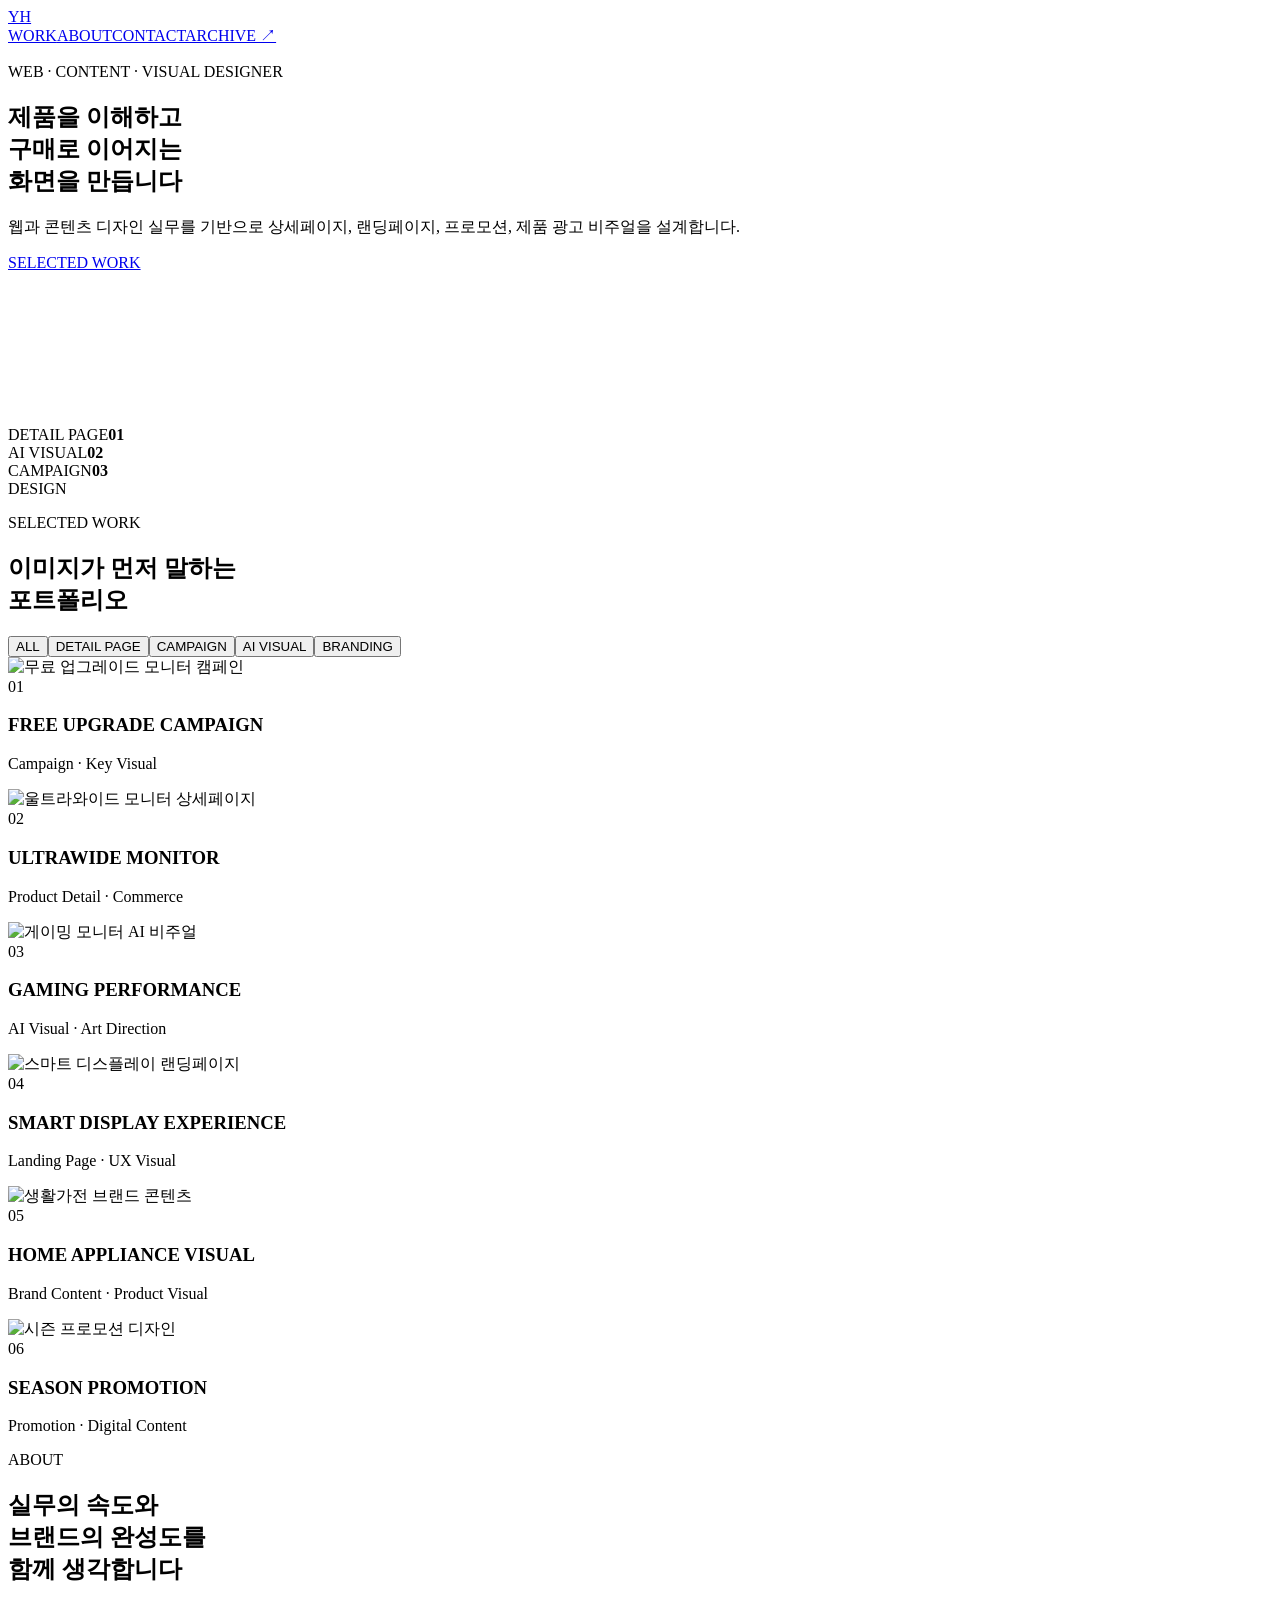
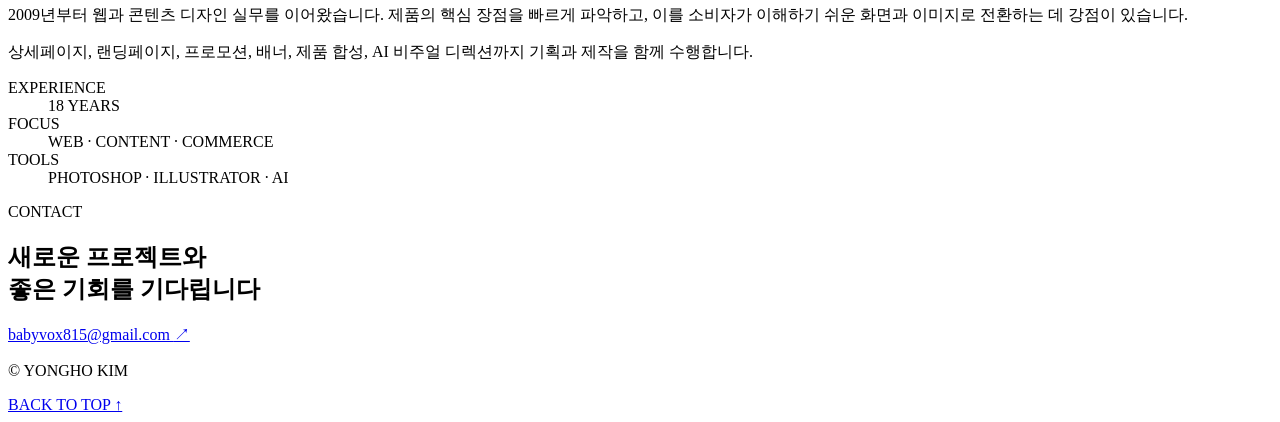
==== commit b1f00f77: "Replace live gh-pages site with portfolio" ====
--- a/index.html
+++ b/index.html
@@ -1,29 +1 @@
-<!doctype html>
-<html lang="ko">
-<head>
-  <meta charset="utf-8" />
-  <meta name="viewport" content="width=device-width, initial-scale=1" />
-  <meta name="description" content="김용호 웹·콘텐츠·비주얼 디자이너 포트폴리오" />
-  <title>YONGHO KIM — Portfolio</title>
-  <link rel="preconnect" href="https://fonts.googleapis.com">
-  <link rel="preconnect" href="https://fonts.gstatic.com" crossorigin>
-  <link href="https://fonts.googleapis.com/css2?family=Inter:wght@400;500;600;700&family=Noto+Sans+KR:wght@400;500;600;700&display=swap" rel="stylesheet">
-  <link rel="stylesheet" href="styles.css" />
-</head>
-<body>
-  <div class="cursor-glow" aria-hidden="true"></div>
-  <header class="site-header"><a href="#top" class="brand" aria-label="처음으로">YH</a><nav class="nav" aria-label="주요 메뉴"><a href="#work">WORK</a><a href="#about">ABOUT</a><a href="#contact">CONTACT</a><a href="https://roomofryu08.myportfolio.com/" target="_blank" rel="noreferrer">ARCHIVE ↗</a></nav></header>
-  <main id="top">
-    <section class="hero"><div class="hero-copy"><p class="eyebrow">WEB · CONTENT · VISUAL DESIGNER</p><h1>제품을 이해하고<br><span>구매로 이어지는</span><br>화면을 만듭니다</h1><p class="hero-desc">웹과 콘텐츠 디자인 실무를 기반으로 상세페이지, 랜딩페이지, 프로모션, 제품 광고 비주얼을 설계합니다.</p></div><a class="scroll-cue" href="#work"><span>SELECTED WORK</span><i></i></a><div class="hero-motion" aria-hidden="true"><canvas id="motionCanvas"></canvas><div class="motion-veil"></div><div class="motion-ring ring-one"></div><div class="motion-ring ring-two"></div><div class="motion-card card-one"><span>DETAIL PAGE</span><b>01</b></div><div class="motion-card card-two"><span>AI VISUAL</span><b>02</b></div><div class="motion-card card-three"><span>CAMPAIGN</span><b>03</b></div><div class="motion-word" data-text="DESIGN">DESIGN</div></div></section>
-    <section class="work-section" id="work"><div class="section-head"><div><p class="section-kicker">SELECTED WORK</p><h2>이미지가 먼저 말하는<br>포트폴리오</h2></div><div class="filters"><button class="filter active" data-filter="all">ALL</button><button class="filter" data-filter="detail">DETAIL PAGE</button><button class="filter" data-filter="campaign">CAMPAIGN</button><button class="filter" data-filter="visual">AI VISUAL</button><button class="filter" data-filter="branding">BRANDING</button></div></div><div class="project-grid">
-      <article class="project project-large" data-category="campaign" tabindex="0" data-title="FREE UPGRADE CAMPAIGN" data-meta="Campaign · Key Visual · 2026" data-images="portfolio/assets/images/project-01.svg,portfolio/assets/images/project-02.svg"><img src="portfolio/assets/images/project-01.svg" alt="무료 업그레이드 모니터 캠페인"><div class="project-info"><span>01</span><h3>FREE UPGRADE CAMPAIGN</h3><p>Campaign · Key Visual</p></div></article>
-      <article class="project" data-category="detail" tabindex="0" data-title="ULTRAWIDE MONITOR" data-meta="Product Detail · Commerce · 2026" data-images="portfolio/assets/images/project-02.svg,portfolio/assets/images/project-03.svg"><img src="portfolio/assets/images/project-02.svg" alt="울트라와이드 모니터 상세페이지"><div class="project-info"><span>02</span><h3>ULTRAWIDE MONITOR</h3><p>Product Detail · Commerce</p></div></article>
-      <article class="project" data-category="visual" tabindex="0" data-title="GAMING PERFORMANCE" data-meta="AI Visual · Art Direction · 2026" data-images="portfolio/assets/images/project-03.svg,portfolio/assets/images/project-04.svg"><img src="portfolio/assets/images/project-03.svg" alt="게이밍 모니터 AI 비주얼"><div class="project-info"><span>03</span><h3>GAMING PERFORMANCE</h3><p>AI Visual · Art Direction</p></div></article>
-      <article class="project project-wide" data-category="detail" tabindex="0" data-title="SMART DISPLAY EXPERIENCE" data-meta="Landing Page · UX Visual · 2025" data-images="portfolio/assets/images/project-04.svg,portfolio/assets/images/project-05.svg"><img src="portfolio/assets/images/project-04.svg" alt="스마트 디스플레이 랜딩페이지"><div class="project-info"><span>04</span><h3>SMART DISPLAY EXPERIENCE</h3><p>Landing Page · UX Visual</p></div></article>
-      <article class="project" data-category="branding" tabindex="0" data-title="HOME APPLIANCE VISUAL" data-meta="Brand Content · Product Visual · 2025" data-images="portfolio/assets/images/project-05.svg,portfolio/assets/images/project-06.svg"><img src="portfolio/assets/images/project-05.svg" alt="생활가전 브랜드 콘텐츠"><div class="project-info"><span>05</span><h3>HOME APPLIANCE VISUAL</h3><p>Brand Content · Product Visual</p></div></article>
-      <article class="project project-tall" data-category="campaign" tabindex="0" data-title="SEASON PROMOTION" data-meta="Promotion · Digital Content · 2025" data-images="portfolio/assets/images/project-06.svg,portfolio/assets/images/project-01.svg"><img src="portfolio/assets/images/project-06.svg" alt="시즌 프로모션 디자인"><div class="project-info"><span>06</span><h3>SEASON PROMOTION</h3><p>Promotion · Digital Content</p></div></article>
-    </div></section>
-    <section class="about-section" id="about"><p class="section-kicker">ABOUT</p><div class="about-grid"><h2>실무의 속도와<br>브랜드의 완성도를<br>함께 생각합니다</h2><div class="about-copy"><p>2009년부터 웹과 콘텐츠 디자인 실무를 이어왔습니다. 제품의 핵심 장점을 빠르게 파악하고, 이를 소비자가 이해하기 쉬운 화면과 이미지로 전환하는 데 강점이 있습니다.</p><p>상세페이지, 랜딩페이지, 프로모션, 배너, 제품 합성, AI 비주얼 디렉션까지 기획과 제작을 함께 수행합니다.</p><dl><div><dt>EXPERIENCE</dt><dd>18 YEARS</dd></div><div><dt>FOCUS</dt><dd>WEB · CONTENT · COMMERCE</dd></div><div><dt>TOOLS</dt><dd>PHOTOSHOP · ILLUSTRATOR · AI</dd></div></dl></div></div></section>
-    <section class="contact-section" id="contact"><p class="section-kicker">CONTACT</p><h2>새로운 프로젝트와<br>좋은 기회를 기다립니다</h2><a class="contact-link" href="mailto:your-email@example.com">your-email@example.com <span>↗</span></a><p class="contact-note">연락처는 실제 이메일로 교체 예정입니다.</p></section>
-  </main><footer><p>© <span id="year"></span> YONGHO KIM</p><a href="#top">BACK TO TOP ↑</a></footer><dialog class="project-modal" id="projectModal"><button class="modal-close" aria-label="닫기">CLOSE ×</button><div class="modal-head"><p id="modalMeta"></p><h2 id="modalTitle"></h2></div><div class="modal-images" id="modalImages"></div></dialog><script src="app.js"></script>
-</body></html>+<!doctype html><html lang="ko"><head><meta charset="utf-8"><meta name="viewport" content="width=device-width,initial-scale=1"><meta name="description" content="김용호 웹·콘텐츠·비주얼 디자이너 포트폴리오"><meta name="theme-color" content="#090909"><title>YONGHO KIM — Portfolio</title><link rel="preconnect" href="https://fonts.googleapis.com"><link rel="preconnect" href="https://fonts.gstatic.com" crossorigin><link href="https://fonts.googleapis.com/css2?family=Inter:wght@400;500;600;700&family=Noto+Sans+KR:wght@400;500;600;700&display=swap" rel="stylesheet"><link rel="stylesheet" href="https://cdn.jsdelivr.net/gh/babyvox815-ux/-@92861a9b19c110054d00340959b9164079508da8/styles.css"><script>if('serviceWorker'in navigator){navigator.serviceWorker.getRegistrations().then(r=>r.forEach(x=>x.unregister()))}if('caches'in window){caches.keys().then(k=>Promise.all(k.map(x=>caches.delete(x))))}</script></head><body><div class="cursor-glow" aria-hidden="true"></div><header class="site-header"><a href="#top" class="brand">YH</a><nav class="nav"><a href="#work">WORK</a><a href="#about">ABOUT</a><a href="#contact">CONTACT</a><a href="https://roomofryu08.myportfolio.com/" target="_blank" rel="noreferrer">ARCHIVE ↗</a></nav></header><main id="top"><section class="hero"><div class="hero-copy"><p class="eyebrow">WEB · CONTENT · VISUAL DESIGNER</p><h1>제품을 이해하고<br><span>구매로 이어지는</span><br>화면을 만듭니다</h1><p class="hero-desc">웹과 콘텐츠 디자인 실무를 기반으로 상세페이지, 랜딩페이지, 프로모션, 제품 광고 비주얼을 설계합니다.</p></div><a class="scroll-cue" href="#work"><span>SELECTED WORK</span><i></i></a><div class="hero-motion" aria-hidden="true"><canvas id="motionCanvas"></canvas><div class="motion-veil"></div><div class="motion-ring ring-one"></div><div class="motion-ring ring-two"></div><div class="motion-card card-one"><span>DETAIL PAGE</span><b>01</b></div><div class="motion-card card-two"><span>AI VISUAL</span><b>02</b></div><div class="motion-card card-three"><span>CAMPAIGN</span><b>03</b></div><div class="motion-word" data-text="DESIGN">DESIGN</div></div></section><section class="work-section" id="work"><div class="section-head"><div><p class="section-kicker">SELECTED WORK</p><h2>이미지가 먼저 말하는<br>포트폴리오</h2></div><div class="filters"><button class="filter active" data-filter="all">ALL</button><button class="filter" data-filter="detail">DETAIL PAGE</button><button class="filter" data-filter="campaign">CAMPAIGN</button><button class="filter" data-filter="visual">AI VISUAL</button><button class="filter" data-filter="branding">BRANDING</button></div></div><div class="project-grid"><article class="project project-large" data-category="campaign" tabindex="0" data-title="FREE UPGRADE CAMPAIGN" data-meta="Campaign · Key Visual · 2026" data-images="https://cdn.jsdelivr.net/gh/babyvox815-ux/-@92861a9b19c110054d00340959b9164079508da8/portfolio/assets/images/project-01.svg,https://cdn.jsdelivr.net/gh/babyvox815-ux/-@92861a9b19c110054d00340959b9164079508da8/portfolio/assets/images/project-02.svg"><img src="https://cdn.jsdelivr.net/gh/babyvox815-ux/-@92861a9b19c110054d00340959b9164079508da8/portfolio/assets/images/project-01.svg" alt="무료 업그레이드 모니터 캠페인"><div class="project-info"><span>01</span><h3>FREE UPGRADE CAMPAIGN</h3><p>Campaign · Key Visual</p></div></article><article class="project" data-category="detail" tabindex="0" data-title="ULTRAWIDE MONITOR" data-meta="Product Detail · Commerce · 2026" data-images="https://cdn.jsdelivr.net/gh/babyvox815-ux/-@92861a9b19c110054d00340959b9164079508da8/portfolio/assets/images/project-02.svg,https://cdn.jsdelivr.net/gh/babyvox815-ux/-@92861a9b19c110054d00340959b9164079508da8/portfolio/assets/images/project-03.svg"><img src="https://cdn.jsdelivr.net/gh/babyvox815-ux/-@92861a9b19c110054d00340959b9164079508da8/portfolio/assets/images/project-02.svg" alt="울트라와이드 모니터 상세페이지"><div class="project-info"><span>02</span><h3>ULTRAWIDE MONITOR</h3><p>Product Detail · Commerce</p></div></article><article class="project" data-category="visual" tabindex="0" data-title="GAMING PERFORMANCE" data-meta="AI Visual · Art Direction · 2026" data-images="https://cdn.jsdelivr.net/gh/babyvox815-ux/-@92861a9b19c110054d00340959b9164079508da8/portfolio/assets/images/project-03.svg,https://cdn.jsdelivr.net/gh/babyvox815-ux/-@92861a9b19c110054d00340959b9164079508da8/portfolio/assets/images/project-04.svg"><img src="https://cdn.jsdelivr.net/gh/babyvox815-ux/-@92861a9b19c110054d00340959b9164079508da8/portfolio/assets/images/project-03.svg" alt="게이밍 모니터 AI 비주얼"><div class="project-info"><span>03</span><h3>GAMING PERFORMANCE</h3><p>AI Visual · Art Direction</p></div></article><article class="project project-wide" data-category="detail" tabindex="0" data-title="SMART DISPLAY EXPERIENCE" data-meta="Landing Page · UX Visual · 2025" data-images="https://cdn.jsdelivr.net/gh/babyvox815-ux/-@92861a9b19c110054d00340959b9164079508da8/portfolio/assets/images/project-04.svg,https://cdn.jsdelivr.net/gh/babyvox815-ux/-@92861a9b19c110054d00340959b9164079508da8/portfolio/assets/images/project-05.svg"><img src="https://cdn.jsdelivr.net/gh/babyvox815-ux/-@92861a9b19c110054d00340959b9164079508da8/portfolio/assets/images/project-04.svg" alt="스마트 디스플레이 랜딩페이지"><div class="project-info"><span>04</span><h3>SMART DISPLAY EXPERIENCE</h3><p>Landing Page · UX Visual</p></div></article><article class="project" data-category="branding" tabindex="0" data-title="HOME APPLIANCE VISUAL" data-meta="Brand Content · Product Visual · 2025" data-images="https://cdn.jsdelivr.net/gh/babyvox815-ux/-@92861a9b19c110054d00340959b9164079508da8/portfolio/assets/images/project-05.svg,https://cdn.jsdelivr.net/gh/babyvox815-ux/-@92861a9b19c110054d00340959b9164079508da8/portfolio/assets/images/project-06.svg"><img src="https://cdn.jsdelivr.net/gh/babyvox815-ux/-@92861a9b19c110054d00340959b9164079508da8/portfolio/assets/images/project-05.svg" alt="생활가전 브랜드 콘텐츠"><div class="project-info"><span>05</span><h3>HOME APPLIANCE VISUAL</h3><p>Brand Content · Product Visual</p></div></article><article class="project project-tall" data-category="campaign" tabindex="0" data-title="SEASON PROMOTION" data-meta="Promotion · Digital Content · 2025" data-images="https://cdn.jsdelivr.net/gh/babyvox815-ux/-@92861a9b19c110054d00340959b9164079508da8/portfolio/assets/images/project-06.svg,https://cdn.jsdelivr.net/gh/babyvox815-ux/-@92861a9b19c110054d00340959b9164079508da8/portfolio/assets/images/project-01.svg"><img src="https://cdn.jsdelivr.net/gh/babyvox815-ux/-@92861a9b19c110054d00340959b9164079508da8/portfolio/assets/images/project-06.svg" alt="시즌 프로모션 디자인"><div class="project-info"><span>06</span><h3>SEASON PROMOTION</h3><p>Promotion · Digital Content</p></div></article></div></section><section class="about-section" id="about"><p class="section-kicker">ABOUT</p><div class="about-grid"><h2>실무의 속도와<br>브랜드의 완성도를<br>함께 생각합니다</h2><div class="about-copy"><p>2009년부터 웹과 콘텐츠 디자인 실무를 이어왔습니다. 제품의 핵심 장점을 빠르게 파악하고, 이를 소비자가 이해하기 쉬운 화면과 이미지로 전환하는 데 강점이 있습니다.</p><p>상세페이지, 랜딩페이지, 프로모션, 배너, 제품 합성, AI 비주얼 디렉션까지 기획과 제작을 함께 수행합니다.</p><dl><div><dt>EXPERIENCE</dt><dd>18 YEARS</dd></div><div><dt>FOCUS</dt><dd>WEB · CONTENT · COMMERCE</dd></div><div><dt>TOOLS</dt><dd>PHOTOSHOP · ILLUSTRATOR · AI</dd></div></dl></div></div></section><section class="contact-section" id="contact"><p class="section-kicker">CONTACT</p><h2>새로운 프로젝트와<br>좋은 기회를 기다립니다</h2><a class="contact-link" href="mailto:babyvox815@gmail.com">babyvox815@gmail.com <span>↗</span></a></section></main><footer><p>© <span id="year"></span> YONGHO KIM</p><a href="#top">BACK TO TOP ↑</a></footer><dialog class="project-modal" id="projectModal"><button class="modal-close">CLOSE ×</button><div class="modal-head"><p id="modalMeta"></p><h2 id="modalTitle"></h2></div><div class="modal-images" id="modalImages"></div></dialog><script src="https://cdn.jsdelivr.net/gh/babyvox815-ux/-@92861a9b19c110054d00340959b9164079508da8/app.js"></script></body></html>
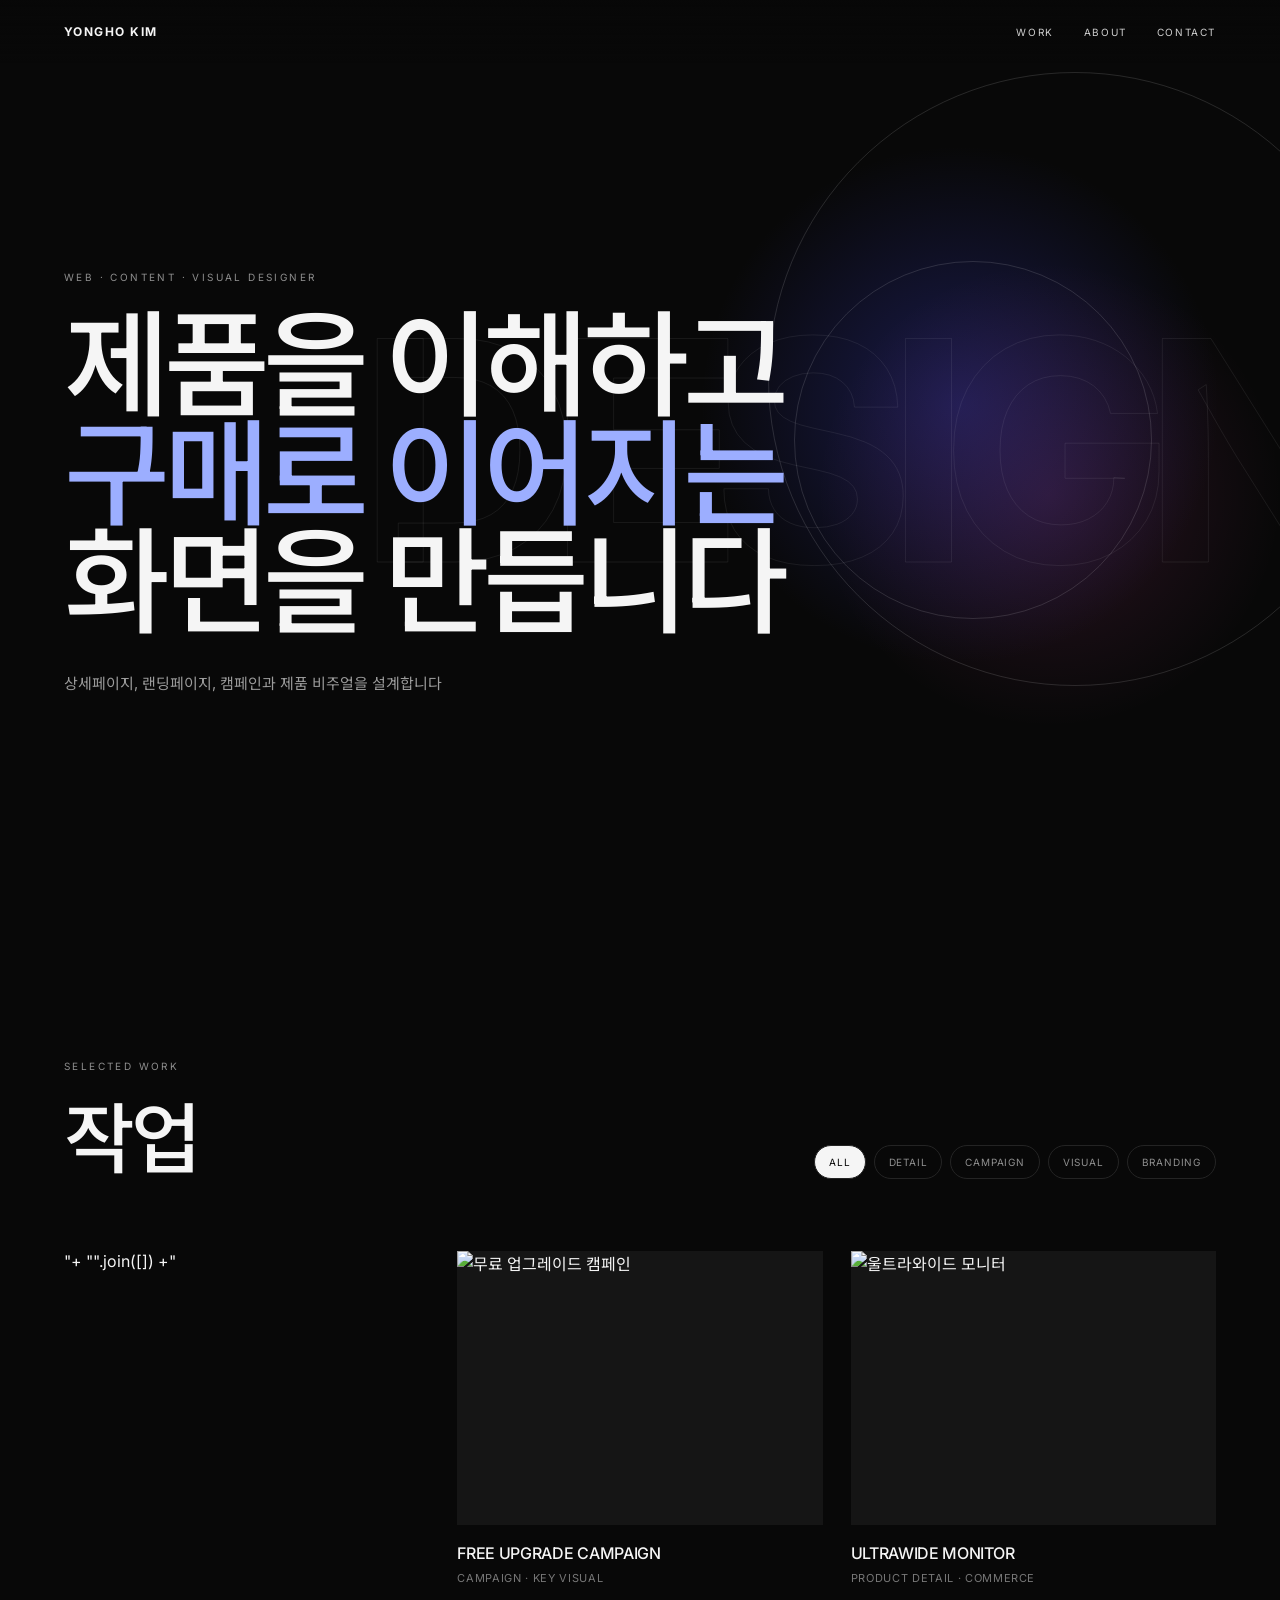
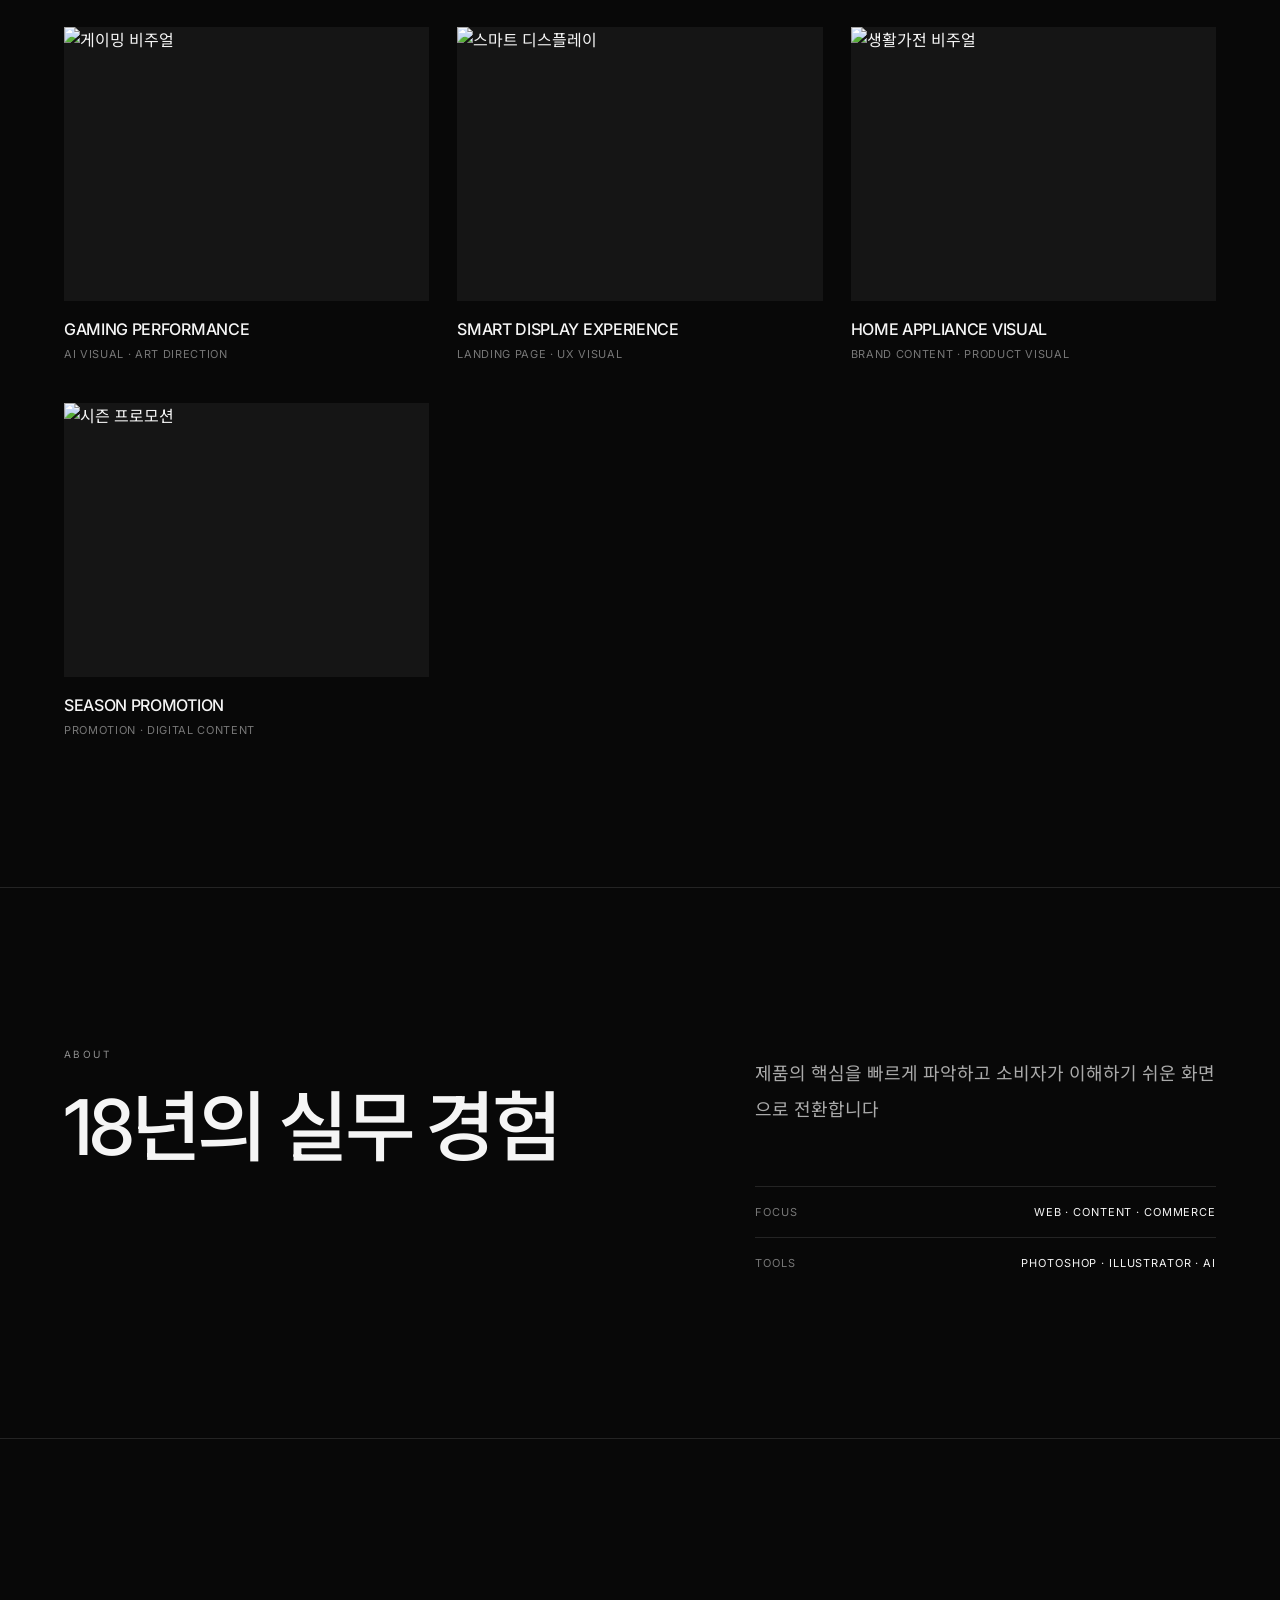
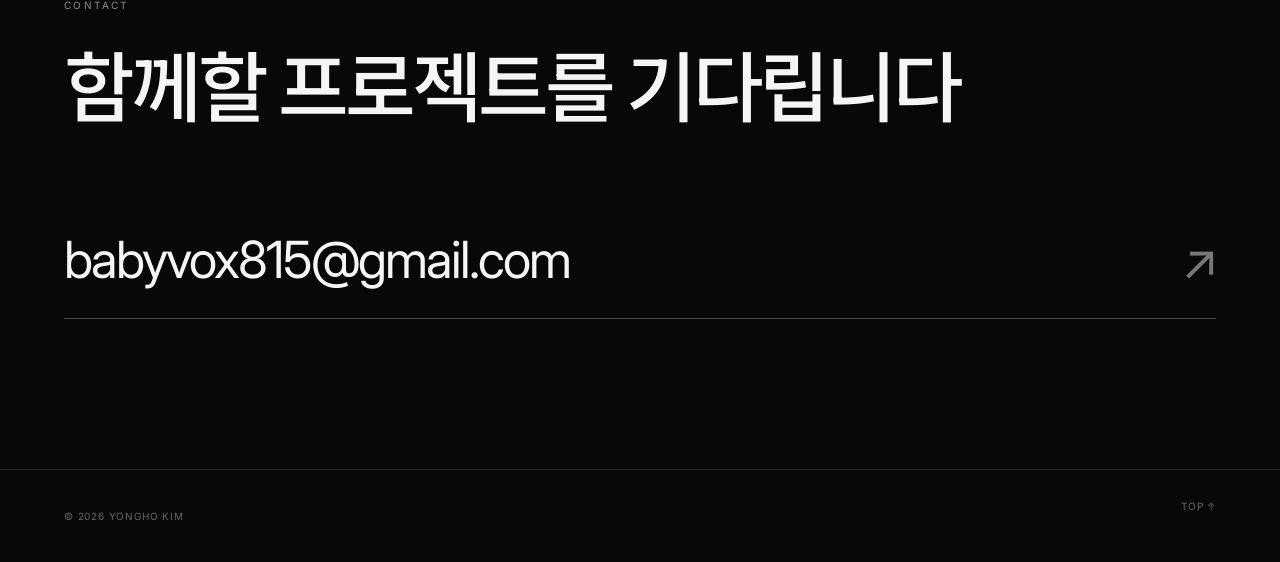
==== commit ecb5e4b6: "Refine live portfolio dark layout" ====
--- a/index.html
+++ b/index.html
@@ -1 +1 @@
-<!doctype html><html lang="ko"><head><meta charset="utf-8"><meta name="viewport" content="width=device-width,initial-scale=1"><meta name="description" content="김용호 웹·콘텐츠·비주얼 디자이너 포트폴리오"><meta name="theme-color" content="#090909"><title>YONGHO KIM — Portfolio</title><link rel="preconnect" href="https://fonts.googleapis.com"><link rel="preconnect" href="https://fonts.gstatic.com" crossorigin><link href="https://fonts.googleapis.com/css2?family=Inter:wght@400;500;600;700&family=Noto+Sans+KR:wght@400;500;600;700&display=swap" rel="stylesheet"><link rel="stylesheet" href="https://cdn.jsdelivr.net/gh/babyvox815-ux/-@92861a9b19c110054d00340959b9164079508da8/styles.css"><script>if('serviceWorker'in navigator){navigator.serviceWorker.getRegistrations().then(r=>r.forEach(x=>x.unregister()))}if('caches'in window){caches.keys().then(k=>Promise.all(k.map(x=>caches.delete(x))))}</script></head><body><div class="cursor-glow" aria-hidden="true"></div><header class="site-header"><a href="#top" class="brand">YH</a><nav class="nav"><a href="#work">WORK</a><a href="#about">ABOUT</a><a href="#contact">CONTACT</a><a href="https://roomofryu08.myportfolio.com/" target="_blank" rel="noreferrer">ARCHIVE ↗</a></nav></header><main id="top"><section class="hero"><div class="hero-copy"><p class="eyebrow">WEB · CONTENT · VISUAL DESIGNER</p><h1>제품을 이해하고<br><span>구매로 이어지는</span><br>화면을 만듭니다</h1><p class="hero-desc">웹과 콘텐츠 디자인 실무를 기반으로 상세페이지, 랜딩페이지, 프로모션, 제품 광고 비주얼을 설계합니다.</p></div><a class="scroll-cue" href="#work"><span>SELECTED WORK</span><i></i></a><div class="hero-motion" aria-hidden="true"><canvas id="motionCanvas"></canvas><div class="motion-veil"></div><div class="motion-ring ring-one"></div><div class="motion-ring ring-two"></div><div class="motion-card card-one"><span>DETAIL PAGE</span><b>01</b></div><div class="motion-card card-two"><span>AI VISUAL</span><b>02</b></div><div class="motion-card card-three"><span>CAMPAIGN</span><b>03</b></div><div class="motion-word" data-text="DESIGN">DESIGN</div></div></section><section class="work-section" id="work"><div class="section-head"><div><p class="section-kicker">SELECTED WORK</p><h2>이미지가 먼저 말하는<br>포트폴리오</h2></div><div class="filters"><button class="filter active" data-filter="all">ALL</button><button class="filter" data-filter="detail">DETAIL PAGE</button><button class="filter" data-filter="campaign">CAMPAIGN</button><button class="filter" data-filter="visual">AI VISUAL</button><button class="filter" data-filter="branding">BRANDING</button></div></div><div class="project-grid"><article class="project project-large" data-category="campaign" tabindex="0" data-title="FREE UPGRADE CAMPAIGN" data-meta="Campaign · Key Visual · 2026" data-images="https://cdn.jsdelivr.net/gh/babyvox815-ux/-@92861a9b19c110054d00340959b9164079508da8/portfolio/assets/images/project-01.svg,https://cdn.jsdelivr.net/gh/babyvox815-ux/-@92861a9b19c110054d00340959b9164079508da8/portfolio/assets/images/project-02.svg"><img src="https://cdn.jsdelivr.net/gh/babyvox815-ux/-@92861a9b19c110054d00340959b9164079508da8/portfolio/assets/images/project-01.svg" alt="무료 업그레이드 모니터 캠페인"><div class="project-info"><span>01</span><h3>FREE UPGRADE CAMPAIGN</h3><p>Campaign · Key Visual</p></div></article><article class="project" data-category="detail" tabindex="0" data-title="ULTRAWIDE MONITOR" data-meta="Product Detail · Commerce · 2026" data-images="https://cdn.jsdelivr.net/gh/babyvox815-ux/-@92861a9b19c110054d00340959b9164079508da8/portfolio/assets/images/project-02.svg,https://cdn.jsdelivr.net/gh/babyvox815-ux/-@92861a9b19c110054d00340959b9164079508da8/portfolio/assets/images/project-03.svg"><img src="https://cdn.jsdelivr.net/gh/babyvox815-ux/-@92861a9b19c110054d00340959b9164079508da8/portfolio/assets/images/project-02.svg" alt="울트라와이드 모니터 상세페이지"><div class="project-info"><span>02</span><h3>ULTRAWIDE MONITOR</h3><p>Product Detail · Commerce</p></div></article><article class="project" data-category="visual" tabindex="0" data-title="GAMING PERFORMANCE" data-meta="AI Visual · Art Direction · 2026" data-images="https://cdn.jsdelivr.net/gh/babyvox815-ux/-@92861a9b19c110054d00340959b9164079508da8/portfolio/assets/images/project-03.svg,https://cdn.jsdelivr.net/gh/babyvox815-ux/-@92861a9b19c110054d00340959b9164079508da8/portfolio/assets/images/project-04.svg"><img src="https://cdn.jsdelivr.net/gh/babyvox815-ux/-@92861a9b19c110054d00340959b9164079508da8/portfolio/assets/images/project-03.svg" alt="게이밍 모니터 AI 비주얼"><div class="project-info"><span>03</span><h3>GAMING PERFORMANCE</h3><p>AI Visual · Art Direction</p></div></article><article class="project project-wide" data-category="detail" tabindex="0" data-title="SMART DISPLAY EXPERIENCE" data-meta="Landing Page · UX Visual · 2025" data-images="https://cdn.jsdelivr.net/gh/babyvox815-ux/-@92861a9b19c110054d00340959b9164079508da8/portfolio/assets/images/project-04.svg,https://cdn.jsdelivr.net/gh/babyvox815-ux/-@92861a9b19c110054d00340959b9164079508da8/portfolio/assets/images/project-05.svg"><img src="https://cdn.jsdelivr.net/gh/babyvox815-ux/-@92861a9b19c110054d00340959b9164079508da8/portfolio/assets/images/project-04.svg" alt="스마트 디스플레이 랜딩페이지"><div class="project-info"><span>04</span><h3>SMART DISPLAY EXPERIENCE</h3><p>Landing Page · UX Visual</p></div></article><article class="project" data-category="branding" tabindex="0" data-title="HOME APPLIANCE VISUAL" data-meta="Brand Content · Product Visual · 2025" data-images="https://cdn.jsdelivr.net/gh/babyvox815-ux/-@92861a9b19c110054d00340959b9164079508da8/portfolio/assets/images/project-05.svg,https://cdn.jsdelivr.net/gh/babyvox815-ux/-@92861a9b19c110054d00340959b9164079508da8/portfolio/assets/images/project-06.svg"><img src="https://cdn.jsdelivr.net/gh/babyvox815-ux/-@92861a9b19c110054d00340959b9164079508da8/portfolio/assets/images/project-05.svg" alt="생활가전 브랜드 콘텐츠"><div class="project-info"><span>05</span><h3>HOME APPLIANCE VISUAL</h3><p>Brand Content · Product Visual</p></div></article><article class="project project-tall" data-category="campaign" tabindex="0" data-title="SEASON PROMOTION" data-meta="Promotion · Digital Content · 2025" data-images="https://cdn.jsdelivr.net/gh/babyvox815-ux/-@92861a9b19c110054d00340959b9164079508da8/portfolio/assets/images/project-06.svg,https://cdn.jsdelivr.net/gh/babyvox815-ux/-@92861a9b19c110054d00340959b9164079508da8/portfolio/assets/images/project-01.svg"><img src="https://cdn.jsdelivr.net/gh/babyvox815-ux/-@92861a9b19c110054d00340959b9164079508da8/portfolio/assets/images/project-06.svg" alt="시즌 프로모션 디자인"><div class="project-info"><span>06</span><h3>SEASON PROMOTION</h3><p>Promotion · Digital Content</p></div></article></div></section><section class="about-section" id="about"><p class="section-kicker">ABOUT</p><div class="about-grid"><h2>실무의 속도와<br>브랜드의 완성도를<br>함께 생각합니다</h2><div class="about-copy"><p>2009년부터 웹과 콘텐츠 디자인 실무를 이어왔습니다. 제품의 핵심 장점을 빠르게 파악하고, 이를 소비자가 이해하기 쉬운 화면과 이미지로 전환하는 데 강점이 있습니다.</p><p>상세페이지, 랜딩페이지, 프로모션, 배너, 제품 합성, AI 비주얼 디렉션까지 기획과 제작을 함께 수행합니다.</p><dl><div><dt>EXPERIENCE</dt><dd>18 YEARS</dd></div><div><dt>FOCUS</dt><dd>WEB · CONTENT · COMMERCE</dd></div><div><dt>TOOLS</dt><dd>PHOTOSHOP · ILLUSTRATOR · AI</dd></div></dl></div></div></section><section class="contact-section" id="contact"><p class="section-kicker">CONTACT</p><h2>새로운 프로젝트와<br>좋은 기회를 기다립니다</h2><a class="contact-link" href="mailto:babyvox815@gmail.com">babyvox815@gmail.com <span>↗</span></a></section></main><footer><p>© <span id="year"></span> YONGHO KIM</p><a href="#top">BACK TO TOP ↑</a></footer><dialog class="project-modal" id="projectModal"><button class="modal-close">CLOSE ×</button><div class="modal-head"><p id="modalMeta"></p><h2 id="modalTitle"></h2></div><div class="modal-images" id="modalImages"></div></dialog><script src="https://cdn.jsdelivr.net/gh/babyvox815-ux/-@92861a9b19c110054d00340959b9164079508da8/app.js"></script></body></html>+<!doctype html><html lang="ko"><head><meta charset="utf-8"><meta name="viewport" content="width=device-width,initial-scale=1"><meta name="description" content="김용호 웹·콘텐츠·비주얼 디자이너 포트폴리오"><meta name="theme-color" content="#080808"><title>YONGHO KIM — Portfolio</title><link rel="preconnect" href="https://fonts.googleapis.com"><link rel="preconnect" href="https://fonts.gstatic.com" crossorigin><link href="https://fonts.googleapis.com/css2?family=Inter:wght@400;500;600&family=Noto+Sans+KR:wght@400;500;600&display=swap" rel="stylesheet"><link rel="stylesheet" href="portfolio-dark-v2.css?v=2"></head><body><header class="site-header"><a href="#top" class="brand">YONGHO KIM</a><nav class="nav"><a href="#work">WORK</a><a href="#about">ABOUT</a><a href="#contact">CONTACT</a></nav></header><main id="top"><section class="hero"><div class="hero-copy"><p class="eyebrow">WEB · CONTENT · VISUAL DESIGNER</p><h1>제품을 이해하고<br><span>구매로 이어지는</span><br>화면을 만듭니다</h1><p class="hero-desc">상세페이지, 랜딩페이지, 캠페인과 제품 비주얼을 설계합니다</p></div><div class="hero-motion" aria-hidden="true"><div class="motion-ring ring-one"></div><div class="motion-ring ring-two"></div><div class="motion-word">DESIGN</div></div></section><section class="work-section" id="work"><div class="section-head"><div><p class="section-kicker">SELECTED WORK</p><h2>작업</h2></div><div class="filters"><button class="filter active" data-filter="all">ALL</button><button class="filter" data-filter="detail">DETAIL</button><button class="filter" data-filter="campaign">CAMPAIGN</button><button class="filter" data-filter="visual">VISUAL</button><button class="filter" data-filter="branding">BRANDING</button></div></div><div class="project-grid">"+ "".join([]) +"<article class="project" data-category="campaign" tabindex="0" data-title="FREE UPGRADE CAMPAIGN" data-meta="Campaign · Key Visual" data-images="https://cdn.jsdelivr.net/gh/babyvox815-ux/-@92861a9b19c110054d00340959b9164079508da8/portfolio/assets/images/project-01.svg,https://cdn.jsdelivr.net/gh/babyvox815-ux/-@92861a9b19c110054d00340959b9164079508da8/portfolio/assets/images/project-02.svg"><div class="thumb"><img src="https://cdn.jsdelivr.net/gh/babyvox815-ux/-@92861a9b19c110054d00340959b9164079508da8/portfolio/assets/images/project-01.svg" alt="무료 업그레이드 캠페인"></div><div class="project-meta"><h3>FREE UPGRADE CAMPAIGN</h3><p>CAMPAIGN · KEY VISUAL</p></div></article><article class="project" data-category="detail" tabindex="0" data-title="ULTRAWIDE MONITOR" data-meta="Product Detail · Commerce" data-images="https://cdn.jsdelivr.net/gh/babyvox815-ux/-@92861a9b19c110054d00340959b9164079508da8/portfolio/assets/images/project-02.svg,https://cdn.jsdelivr.net/gh/babyvox815-ux/-@92861a9b19c110054d00340959b9164079508da8/portfolio/assets/images/project-03.svg"><div class="thumb"><img src="https://cdn.jsdelivr.net/gh/babyvox815-ux/-@92861a9b19c110054d00340959b9164079508da8/portfolio/assets/images/project-02.svg" alt="울트라와이드 모니터"></div><div class="project-meta"><h3>ULTRAWIDE MONITOR</h3><p>PRODUCT DETAIL · COMMERCE</p></div></article><article class="project" data-category="visual" tabindex="0" data-title="GAMING PERFORMANCE" data-meta="AI Visual · Art Direction" data-images="https://cdn.jsdelivr.net/gh/babyvox815-ux/-@92861a9b19c110054d00340959b9164079508da8/portfolio/assets/images/project-03.svg,https://cdn.jsdelivr.net/gh/babyvox815-ux/-@92861a9b19c110054d00340959b9164079508da8/portfolio/assets/images/project-04.svg"><div class="thumb"><img src="https://cdn.jsdelivr.net/gh/babyvox815-ux/-@92861a9b19c110054d00340959b9164079508da8/portfolio/assets/images/project-03.svg" alt="게이밍 비주얼"></div><div class="project-meta"><h3>GAMING PERFORMANCE</h3><p>AI VISUAL · ART DIRECTION</p></div></article><article class="project" data-category="detail" tabindex="0" data-title="SMART DISPLAY EXPERIENCE" data-meta="Landing Page · UX Visual" data-images="https://cdn.jsdelivr.net/gh/babyvox815-ux/-@92861a9b19c110054d00340959b9164079508da8/portfolio/assets/images/project-04.svg,https://cdn.jsdelivr.net/gh/babyvox815-ux/-@92861a9b19c110054d00340959b9164079508da8/portfolio/assets/images/project-05.svg"><div class="thumb"><img src="https://cdn.jsdelivr.net/gh/babyvox815-ux/-@92861a9b19c110054d00340959b9164079508da8/portfolio/assets/images/project-04.svg" alt="스마트 디스플레이"></div><div class="project-meta"><h3>SMART DISPLAY EXPERIENCE</h3><p>LANDING PAGE · UX VISUAL</p></div></article><article class="project" data-category="branding" tabindex="0" data-title="HOME APPLIANCE VISUAL" data-meta="Brand Content · Product Visual" data-images="https://cdn.jsdelivr.net/gh/babyvox815-ux/-@92861a9b19c110054d00340959b9164079508da8/portfolio/assets/images/project-05.svg,https://cdn.jsdelivr.net/gh/babyvox815-ux/-@92861a9b19c110054d00340959b9164079508da8/portfolio/assets/images/project-06.svg"><div class="thumb"><img src="https://cdn.jsdelivr.net/gh/babyvox815-ux/-@92861a9b19c110054d00340959b9164079508da8/portfolio/assets/images/project-05.svg" alt="생활가전 비주얼"></div><div class="project-meta"><h3>HOME APPLIANCE VISUAL</h3><p>BRAND CONTENT · PRODUCT VISUAL</p></div></article><article class="project" data-category="campaign" tabindex="0" data-title="SEASON PROMOTION" data-meta="Promotion · Digital Content" data-images="https://cdn.jsdelivr.net/gh/babyvox815-ux/-@92861a9b19c110054d00340959b9164079508da8/portfolio/assets/images/project-06.svg,https://cdn.jsdelivr.net/gh/babyvox815-ux/-@92861a9b19c110054d00340959b9164079508da8/portfolio/assets/images/project-01.svg"><div class="thumb"><img src="https://cdn.jsdelivr.net/gh/babyvox815-ux/-@92861a9b19c110054d00340959b9164079508da8/portfolio/assets/images/project-06.svg" alt="시즌 프로모션"></div><div class="project-meta"><h3>SEASON PROMOTION</h3><p>PROMOTION · DIGITAL CONTENT</p></div></article></div></section><section class="about-section" id="about"><div class="about-grid"><div><p class="section-kicker">ABOUT</p><h2>18년의 실무 경험</h2></div><div class="about-copy"><p>제품의 핵심을 빠르게 파악하고 소비자가 이해하기 쉬운 화면으로 전환합니다</p><dl><div><dt>FOCUS</dt><dd>WEB · CONTENT · COMMERCE</dd></div><div><dt>TOOLS</dt><dd>PHOTOSHOP · ILLUSTRATOR · AI</dd></div></dl></div></div></section><section class="contact-section" id="contact"><p class="section-kicker">CONTACT</p><h2>함께할 프로젝트를 기다립니다</h2><a class="contact-link" href="mailto:babyvox815@gmail.com">babyvox815@gmail.com <span>↗</span></a></section></main><footer><p>© <span id="year"></span> YONGHO KIM</p><a href="#top">TOP ↑</a></footer><dialog class="project-modal" id="projectModal"><button class="modal-close">CLOSE ×</button><div class="modal-head"><p id="modalMeta"></p><h2 id="modalTitle"></h2></div><div class="modal-images" id="modalImages"></div></dialog><script src="portfolio-dark-v2.js?v=2"></script></body></html>
--- a/portfolio-dark-v2.css
+++ b/portfolio-dark-v2.css
@@ -0,0 +1 @@
+:root{--bg:#080808;--panel:#111;--line:#242424;--text:#f5f5f5;--muted:#8d8d8d;--pad:clamp(22px,5vw,84px)}*{box-sizing:border-box}html{scroll-behavior:smooth}body{margin:0;background:var(--bg);color:var(--text);font-family:Inter,"Noto Sans KR",sans-serif;overflow-x:hidden}a{color:inherit;text-decoration:none}button{font:inherit}.site-header{position:fixed;inset:0 0 auto;z-index:20;display:flex;align-items:center;justify-content:space-between;padding:24px var(--pad);background:linear-gradient(to bottom,rgba(8,8,8,.85),transparent)}.brand{font-size:12px;font-weight:700;letter-spacing:.12em}.nav{display:flex;gap:30px;font-size:10px;letter-spacing:.16em;color:#cfcfcf}.hero{min-height:100svh;position:relative;display:flex;align-items:center;padding:150px var(--pad) 90px;overflow:hidden}.hero-copy{position:relative;z-index:3;max-width:980px}.eyebrow,.section-kicker{font-size:10px;letter-spacing:.24em;color:#8e8e8e}.hero h1,.section-head h2,.about-section h2,.contact-section h2{margin:28px 0 0;letter-spacing:-.055em;font-weight:500}.hero h1{font-size:clamp(58px,9vw,142px);line-height:.94}.hero h1 span{color:#9caeff}.hero-desc{max-width:520px;margin:34px 0 0;font-size:15px;line-height:1.9;color:#9b9b9b}.hero-motion{position:absolute;inset:0;background:radial-gradient(circle at 75% 45%,rgba(72,77,255,.28),transparent 24%),radial-gradient(circle at 82% 55%,rgba(255,86,190,.14),transparent 20%),#080808}.motion-word{position:absolute;right:-5vw;top:50%;transform:translateY(-50%);font-size:clamp(120px,24vw,390px);font-weight:700;letter-spacing:-.08em;color:transparent;-webkit-text-stroke:1px rgba(255,255,255,.07)}.motion-ring{position:absolute;border:1px solid rgba(255,255,255,.13);border-radius:50%;animation:spin 18s linear infinite}.ring-one{width:48vw;height:48vw;right:-8vw;top:8vh}.ring-two{width:28vw;height:28vw;right:10vw;top:29vh;animation-direction:reverse;animation-duration:12s}@keyframes spin{to{transform:rotate(360deg)}}.work-section,.about-section,.contact-section{padding:150px var(--pad)}.section-head{display:flex;align-items:flex-end;justify-content:space-between;gap:40px;margin-bottom:72px}.section-head h2,.about-section h2,.contact-section h2{font-size:clamp(42px,6vw,90px);line-height:1.03}.filters{display:flex;gap:8px;flex-wrap:wrap;justify-content:flex-end}.filter{padding:10px 14px;border:1px solid var(--line);border-radius:100px;background:transparent;color:#8f8f8f;font-size:10px;letter-spacing:.08em;cursor:pointer}.filter.active,.filter:hover{background:#f5f5f5;color:#080808}.project-grid{display:grid;grid-template-columns:repeat(3,minmax(0,1fr));gap:42px 28px}.project{cursor:pointer}.thumb{position:relative;aspect-ratio:4/3;overflow:hidden;background:#151515}.thumb img{width:100%;height:100%;object-fit:cover;display:block;transition:transform .6s ease,filter .35s ease}.project:hover img{transform:scale(1.025);filter:brightness(.82)}.project-meta{padding-top:18px}.project-meta h3{margin:0;font-size:16px;font-weight:500;letter-spacing:-.02em}.project-meta p{margin:8px 0 0;font-size:11px;color:#777;letter-spacing:.06em}.project.is-hidden{display:none}.about-section{border-top:1px solid var(--line)}.about-grid{display:grid;grid-template-columns:1.1fr .9fr;gap:10vw}.about-copy{padding-top:18px}.about-copy p{margin:0;font-size:18px;line-height:2;color:#aaa}.about-copy dl{margin:58px 0 0}.about-copy dl div{display:flex;justify-content:space-between;padding:18px 0;border-top:1px solid var(--line);font-size:11px;letter-spacing:.08em}.about-copy dt{color:#777}.about-copy dd{margin:0}.contact-section{min-height:70vh;display:flex;flex-direction:column;justify-content:center;border-top:1px solid var(--line)}.contact-link{display:flex;justify-content:space-between;align-items:center;margin-top:72px;padding:28px 0;border-bottom:1px solid #444;font-size:clamp(24px,4vw,58px);letter-spacing:-.04em}.contact-link span{color:#777}.project-modal{width:100%;max-width:none;height:100%;max-height:none;margin:0;padding:0;border:0;background:#080808;color:#fff}.project-modal::backdrop{background:#080808}.modal-close{position:fixed;right:var(--pad);top:28px;z-index:3;border:0;background:none;color:white;font-size:10px;letter-spacing:.14em;cursor:pointer}.modal-head{padding:130px var(--pad) 60px}.modal-head p{color:#777;font-size:11px;letter-spacing:.12em}.modal-head h2{font-size:clamp(40px,7vw,100px);margin:14px 0 0;letter-spacing:-.05em}.modal-images{padding:0 var(--pad) 100px}.modal-images img{display:block;width:min(100%,1500px);margin:0 auto 24px}footer{display:flex;justify-content:space-between;padding:30px var(--pad);border-top:1px solid var(--line);font-size:10px;color:#666;letter-spacing:.08em}@media(max-width:980px){.project-grid{grid-template-columns:repeat(2,minmax(0,1fr))}.about-grid{grid-template-columns:1fr;gap:48px}.about-copy{padding-top:0}}@media(max-width:680px){.nav{gap:16px}.nav a:nth-child(2),.nav a:nth-child(4){display:none}.hero{padding-top:120px}.hero h1{font-size:15vw}.hero-desc{font-size:14px}.ring-one{width:95vw;height:95vw;right:-45vw}.ring-two{width:55vw;height:55vw;right:-10vw}.section-head{display:block}.filters{justify-content:flex-start;margin-top:32px}.project-grid{grid-template-columns:1fr;gap:36px}.work-section,.about-section,.contact-section{padding:110px var(--pad)}.contact-link{font-size:22px}}@media(prefers-reduced-motion:reduce){*{animation:none!important;transition:none!important}}
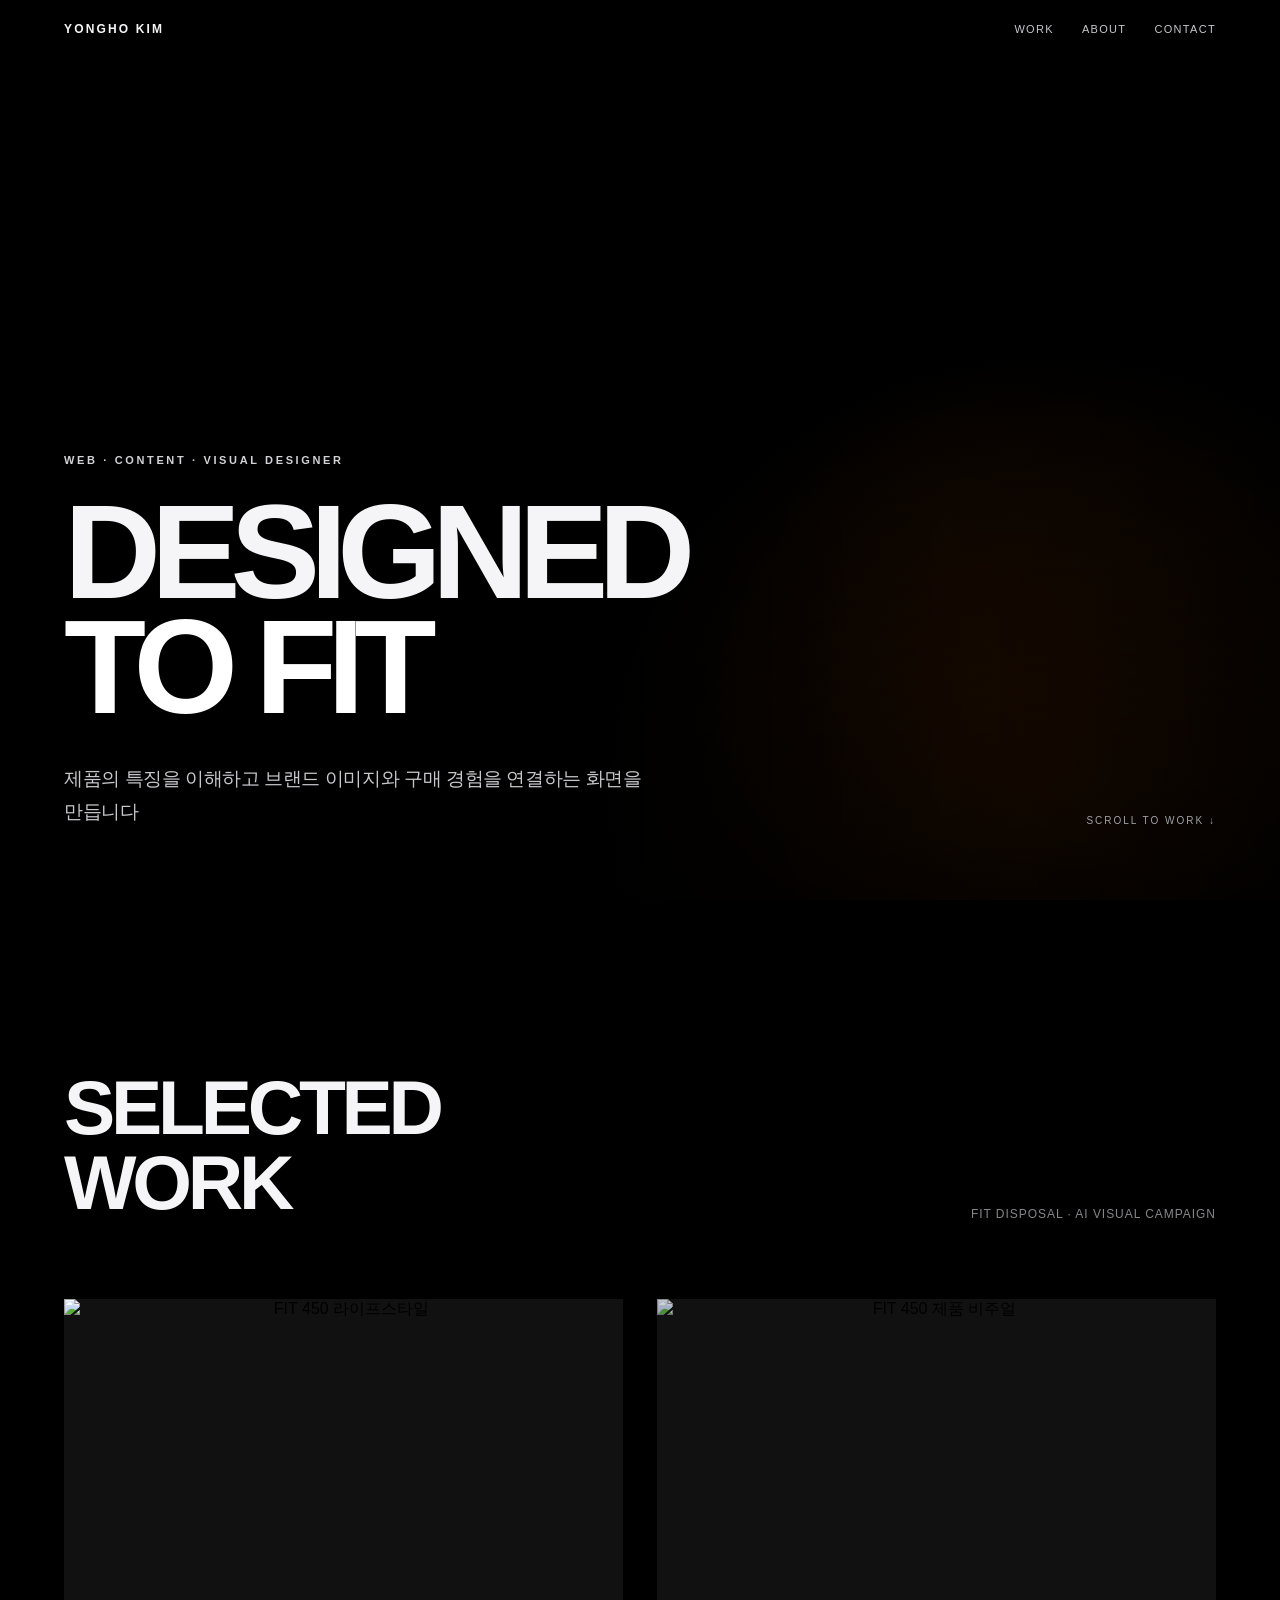
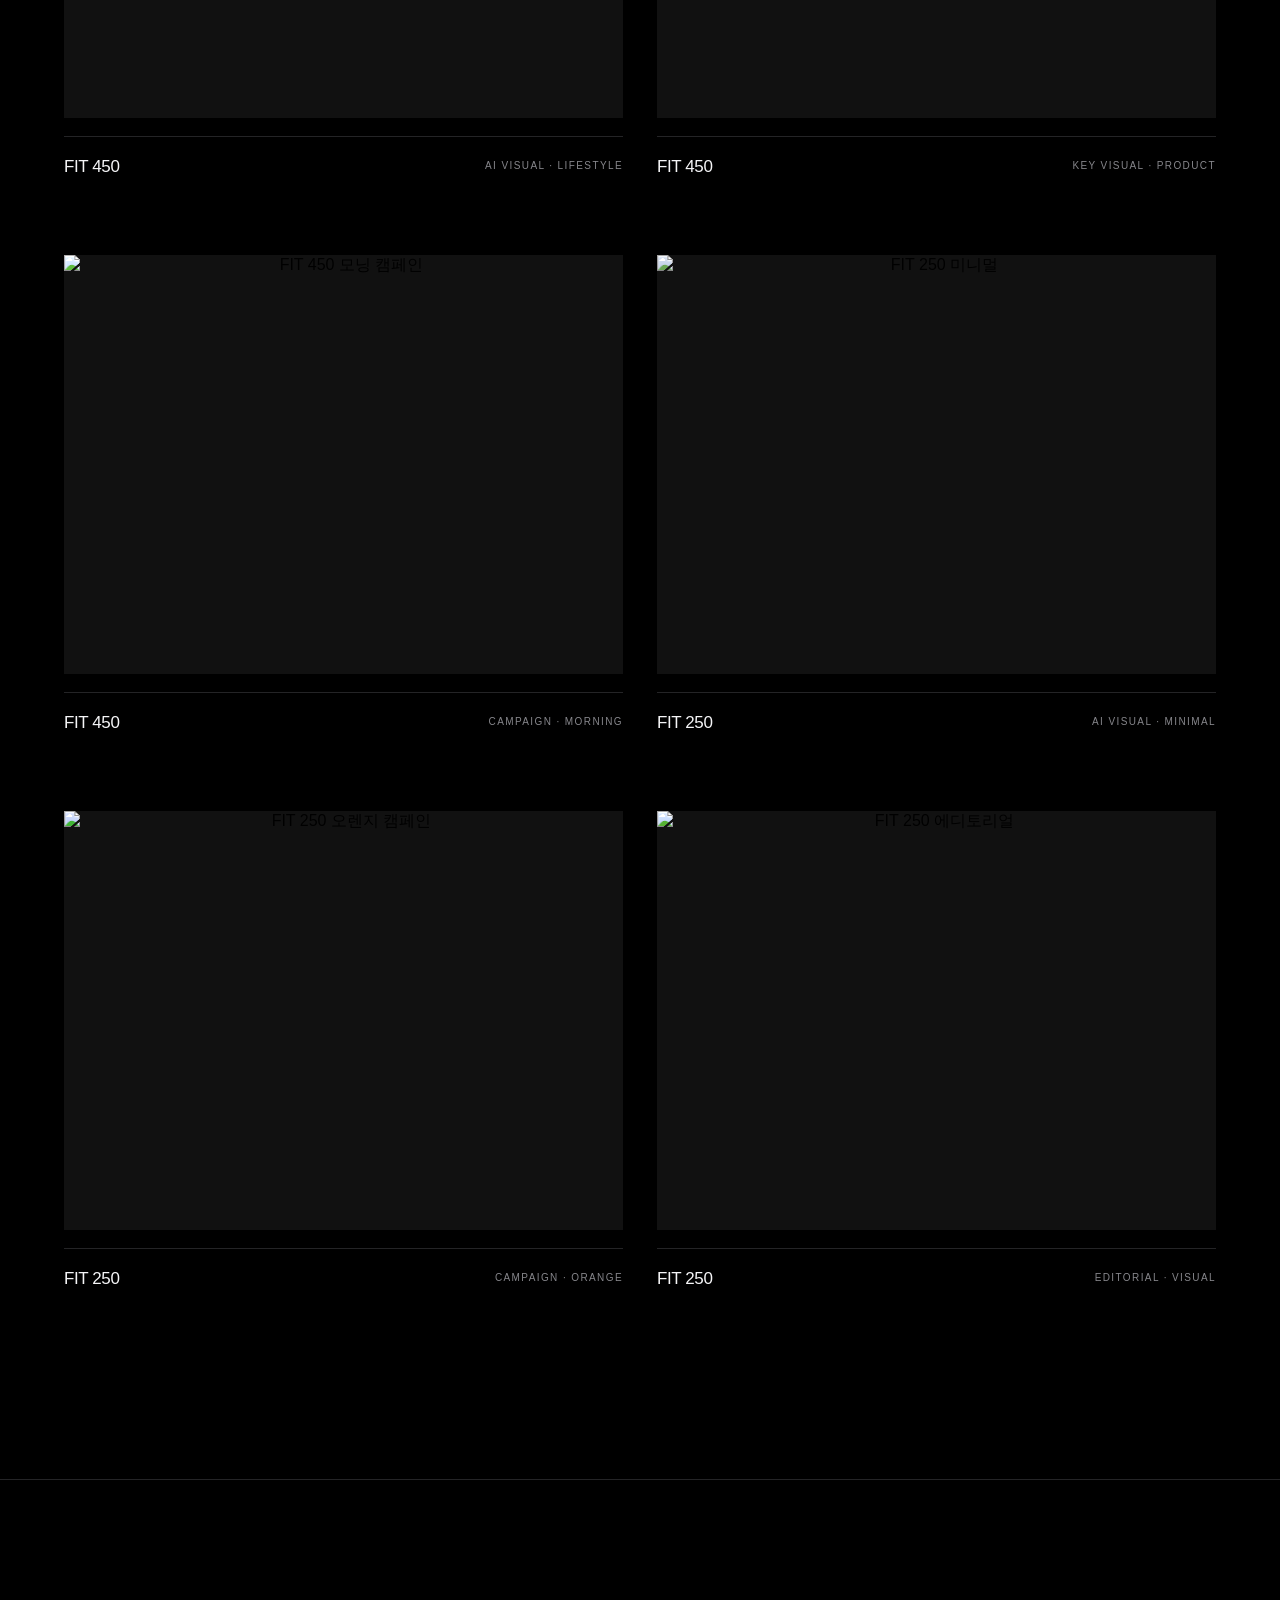
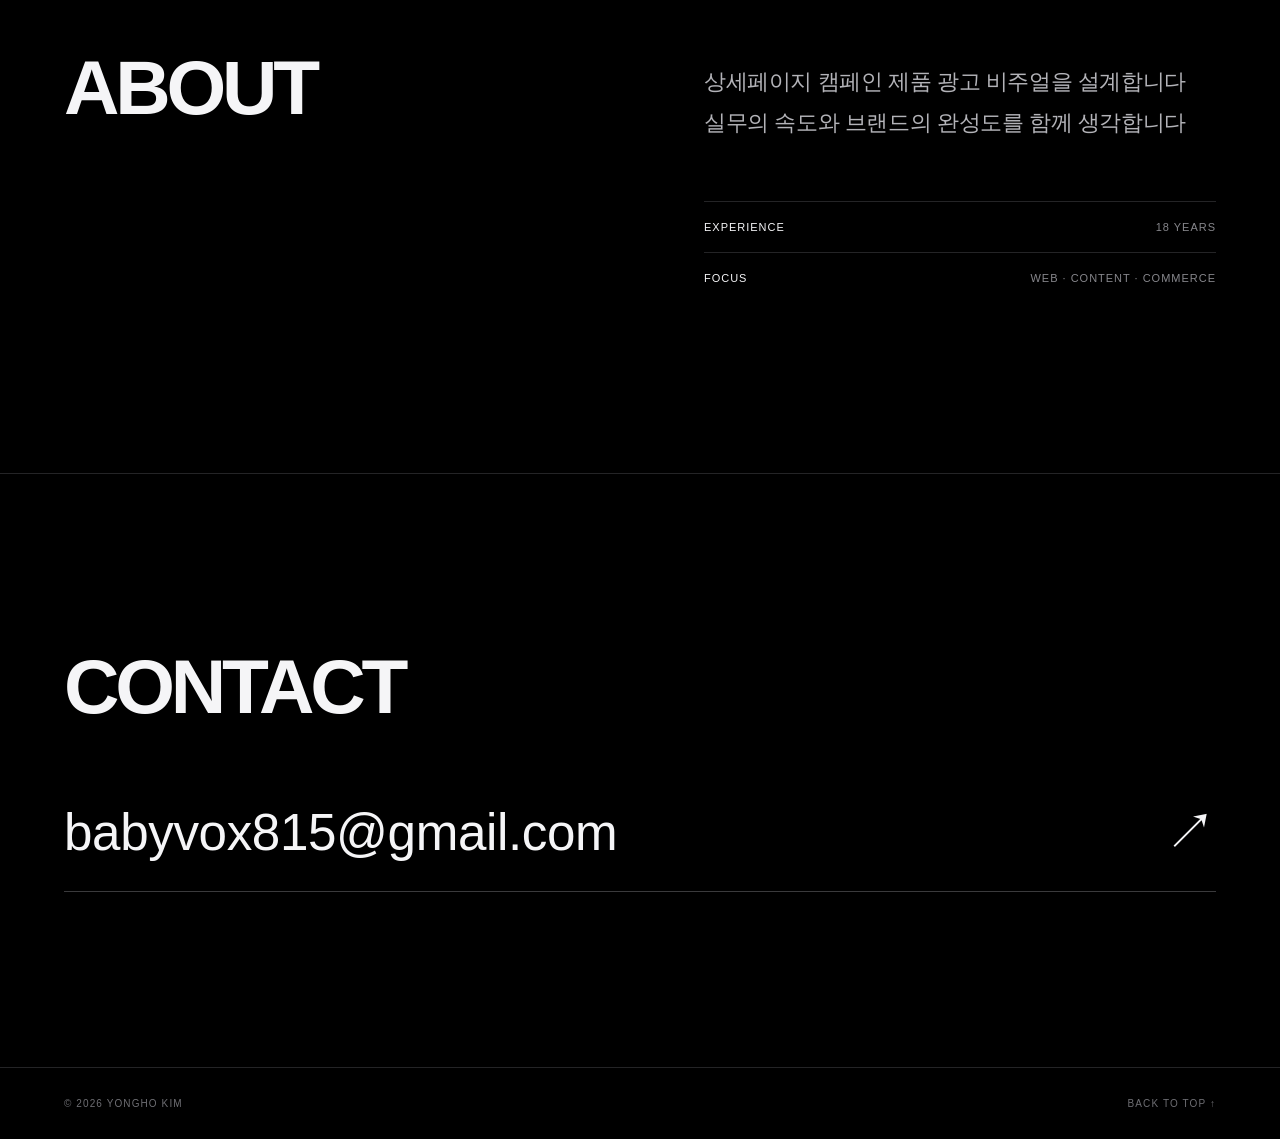
==== commit ab394d9b: "Rebuild live portfolio with Apple-style motion hero" ====
--- a/index.html
+++ b/index.html
@@ -1 +1 @@
-<!doctype html><html lang="ko"><head><meta charset="utf-8"><meta name="viewport" content="width=device-width,initial-scale=1"><meta name="description" content="김용호 웹·콘텐츠·비주얼 디자이너 포트폴리오"><meta name="theme-color" content="#080808"><title>YONGHO KIM — Portfolio</title><link rel="preconnect" href="https://fonts.googleapis.com"><link rel="preconnect" href="https://fonts.gstatic.com" crossorigin><link href="https://fonts.googleapis.com/css2?family=Inter:wght@400;500;600&family=Noto+Sans+KR:wght@400;500;600&display=swap" rel="stylesheet"><link rel="stylesheet" href="portfolio-dark-v2.css?v=2"></head><body><header class="site-header"><a href="#top" class="brand">YONGHO KIM</a><nav class="nav"><a href="#work">WORK</a><a href="#about">ABOUT</a><a href="#contact">CONTACT</a></nav></header><main id="top"><section class="hero"><div class="hero-copy"><p class="eyebrow">WEB · CONTENT · VISUAL DESIGNER</p><h1>제품을 이해하고<br><span>구매로 이어지는</span><br>화면을 만듭니다</h1><p class="hero-desc">상세페이지, 랜딩페이지, 캠페인과 제품 비주얼을 설계합니다</p></div><div class="hero-motion" aria-hidden="true"><div class="motion-ring ring-one"></div><div class="motion-ring ring-two"></div><div class="motion-word">DESIGN</div></div></section><section class="work-section" id="work"><div class="section-head"><div><p class="section-kicker">SELECTED WORK</p><h2>작업</h2></div><div class="filters"><button class="filter active" data-filter="all">ALL</button><button class="filter" data-filter="detail">DETAIL</button><button class="filter" data-filter="campaign">CAMPAIGN</button><button class="filter" data-filter="visual">VISUAL</button><button class="filter" data-filter="branding">BRANDING</button></div></div><div class="project-grid">"+ "".join([]) +"<article class="project" data-category="campaign" tabindex="0" data-title="FREE UPGRADE CAMPAIGN" data-meta="Campaign · Key Visual" data-images="https://cdn.jsdelivr.net/gh/babyvox815-ux/-@92861a9b19c110054d00340959b9164079508da8/portfolio/assets/images/project-01.svg,https://cdn.jsdelivr.net/gh/babyvox815-ux/-@92861a9b19c110054d00340959b9164079508da8/portfolio/assets/images/project-02.svg"><div class="thumb"><img src="https://cdn.jsdelivr.net/gh/babyvox815-ux/-@92861a9b19c110054d00340959b9164079508da8/portfolio/assets/images/project-01.svg" alt="무료 업그레이드 캠페인"></div><div class="project-meta"><h3>FREE UPGRADE CAMPAIGN</h3><p>CAMPAIGN · KEY VISUAL</p></div></article><article class="project" data-category="detail" tabindex="0" data-title="ULTRAWIDE MONITOR" data-meta="Product Detail · Commerce" data-images="https://cdn.jsdelivr.net/gh/babyvox815-ux/-@92861a9b19c110054d00340959b9164079508da8/portfolio/assets/images/project-02.svg,https://cdn.jsdelivr.net/gh/babyvox815-ux/-@92861a9b19c110054d00340959b9164079508da8/portfolio/assets/images/project-03.svg"><div class="thumb"><img src="https://cdn.jsdelivr.net/gh/babyvox815-ux/-@92861a9b19c110054d00340959b9164079508da8/portfolio/assets/images/project-02.svg" alt="울트라와이드 모니터"></div><div class="project-meta"><h3>ULTRAWIDE MONITOR</h3><p>PRODUCT DETAIL · COMMERCE</p></div></article><article class="project" data-category="visual" tabindex="0" data-title="GAMING PERFORMANCE" data-meta="AI Visual · Art Direction" data-images="https://cdn.jsdelivr.net/gh/babyvox815-ux/-@92861a9b19c110054d00340959b9164079508da8/portfolio/assets/images/project-03.svg,https://cdn.jsdelivr.net/gh/babyvox815-ux/-@92861a9b19c110054d00340959b9164079508da8/portfolio/assets/images/project-04.svg"><div class="thumb"><img src="https://cdn.jsdelivr.net/gh/babyvox815-ux/-@92861a9b19c110054d00340959b9164079508da8/portfolio/assets/images/project-03.svg" alt="게이밍 비주얼"></div><div class="project-meta"><h3>GAMING PERFORMANCE</h3><p>AI VISUAL · ART DIRECTION</p></div></article><article class="project" data-category="detail" tabindex="0" data-title="SMART DISPLAY EXPERIENCE" data-meta="Landing Page · UX Visual" data-images="https://cdn.jsdelivr.net/gh/babyvox815-ux/-@92861a9b19c110054d00340959b9164079508da8/portfolio/assets/images/project-04.svg,https://cdn.jsdelivr.net/gh/babyvox815-ux/-@92861a9b19c110054d00340959b9164079508da8/portfolio/assets/images/project-05.svg"><div class="thumb"><img src="https://cdn.jsdelivr.net/gh/babyvox815-ux/-@92861a9b19c110054d00340959b9164079508da8/portfolio/assets/images/project-04.svg" alt="스마트 디스플레이"></div><div class="project-meta"><h3>SMART DISPLAY EXPERIENCE</h3><p>LANDING PAGE · UX VISUAL</p></div></article><article class="project" data-category="branding" tabindex="0" data-title="HOME APPLIANCE VISUAL" data-meta="Brand Content · Product Visual" data-images="https://cdn.jsdelivr.net/gh/babyvox815-ux/-@92861a9b19c110054d00340959b9164079508da8/portfolio/assets/images/project-05.svg,https://cdn.jsdelivr.net/gh/babyvox815-ux/-@92861a9b19c110054d00340959b9164079508da8/portfolio/assets/images/project-06.svg"><div class="thumb"><img src="https://cdn.jsdelivr.net/gh/babyvox815-ux/-@92861a9b19c110054d00340959b9164079508da8/portfolio/assets/images/project-05.svg" alt="생활가전 비주얼"></div><div class="project-meta"><h3>HOME APPLIANCE VISUAL</h3><p>BRAND CONTENT · PRODUCT VISUAL</p></div></article><article class="project" data-category="campaign" tabindex="0" data-title="SEASON PROMOTION" data-meta="Promotion · Digital Content" data-images="https://cdn.jsdelivr.net/gh/babyvox815-ux/-@92861a9b19c110054d00340959b9164079508da8/portfolio/assets/images/project-06.svg,https://cdn.jsdelivr.net/gh/babyvox815-ux/-@92861a9b19c110054d00340959b9164079508da8/portfolio/assets/images/project-01.svg"><div class="thumb"><img src="https://cdn.jsdelivr.net/gh/babyvox815-ux/-@92861a9b19c110054d00340959b9164079508da8/portfolio/assets/images/project-06.svg" alt="시즌 프로모션"></div><div class="project-meta"><h3>SEASON PROMOTION</h3><p>PROMOTION · DIGITAL CONTENT</p></div></article></div></section><section class="about-section" id="about"><div class="about-grid"><div><p class="section-kicker">ABOUT</p><h2>18년의 실무 경험</h2></div><div class="about-copy"><p>제품의 핵심을 빠르게 파악하고 소비자가 이해하기 쉬운 화면으로 전환합니다</p><dl><div><dt>FOCUS</dt><dd>WEB · CONTENT · COMMERCE</dd></div><div><dt>TOOLS</dt><dd>PHOTOSHOP · ILLUSTRATOR · AI</dd></div></dl></div></div></section><section class="contact-section" id="contact"><p class="section-kicker">CONTACT</p><h2>함께할 프로젝트를 기다립니다</h2><a class="contact-link" href="mailto:babyvox815@gmail.com">babyvox815@gmail.com <span>↗</span></a></section></main><footer><p>© <span id="year"></span> YONGHO KIM</p><a href="#top">TOP ↑</a></footer><dialog class="project-modal" id="projectModal"><button class="modal-close">CLOSE ×</button><div class="modal-head"><p id="modalMeta"></p><h2 id="modalTitle"></h2></div><div class="modal-images" id="modalImages"></div></dialog><script src="portfolio-dark-v2.js?v=2"></script></body></html>+<!doctype html><html lang="ko"><head><meta charset="utf-8"><meta name="viewport" content="width=device-width,initial-scale=1"><meta name="theme-color" content="#000"><meta name="description" content="김용호 웹·콘텐츠·비주얼 디자이너 포트폴리오"><title>YONGHO KIM — Portfolio</title><style>*{box-sizing:border-box}html{scroll-behavior:smooth}body{margin:0;background:#000;color:#f5f5f7;font-family:-apple-system,BlinkMacSystemFont,"Noto Sans KR",Arial,sans-serif;letter-spacing:-.025em}a{color:inherit;text-decoration:none}button{font:inherit}img{display:block;width:100%}header{position:fixed;z-index:20;top:0;left:0;right:0;display:flex;justify-content:space-between;align-items:center;padding:22px clamp(22px,5vw,88px);background:linear-gradient(rgba(0,0,0,.88),rgba(0,0,0,0));backdrop-filter:blur(2px)}header>a{font-size:12px;font-weight:700;letter-spacing:.18em}nav{display:flex;gap:28px;font-size:11px;letter-spacing:.12em;color:#c7c7cc}.hero{position:relative;min-height:100svh;display:flex;align-items:flex-end;padding:150px clamp(22px,5vw,88px) 72px;overflow:hidden}.hero-media{position:absolute;inset:0;overflow:hidden}.hero-media:before{content:"";position:absolute;inset:-4%;background:url('fit-hero.svg') center 42%/cover no-repeat;animation:heroZoom 14s cubic-bezier(.2,.65,.2,1) infinite alternate}.hero-media:after{content:"";position:absolute;inset:0;background:linear-gradient(90deg,rgba(0,0,0,.9) 0%,rgba(0,0,0,.58) 44%,rgba(0,0,0,.2) 74%,rgba(0,0,0,.58) 100%),linear-gradient(0deg,rgba(0,0,0,.78),transparent 52%)}.hero-glow{position:absolute;right:-18vw;bottom:-28vw;width:72vw;height:72vw;border-radius:50%;background:radial-gradient(circle,rgba(255,102,0,.24),rgba(255,102,0,0) 68%);animation:glow 9s ease-in-out infinite}.hero-copy{position:relative;z-index:3;max-width:980px}.eyebrow{margin:0 0 28px;font-size:11px;font-weight:600;letter-spacing:.24em;color:#d2d2d7}.hero h1{margin:0;font-size:clamp(62px,10.5vw,164px);line-height:.86;letter-spacing:-.075em;font-weight:650}.hero h1 span{display:block;color:transparent;background:linear-gradient(90deg,#fff 0%,#fff 34%,#ff6b00 61%,#fff 100%);background-size:220% 100%;-webkit-background-clip:text;background-clip:text;animation:textSweep 7s linear infinite}.hero-desc{max-width:580px;margin:38px 0 0;font-size:clamp(16px,1.45vw,21px);line-height:1.75;color:#c7c7cc}.hero-scroll{position:absolute;right:clamp(22px,5vw,88px);bottom:74px;z-index:4;font-size:10px;letter-spacing:.2em;color:#a1a1a6}@keyframes heroZoom{from{transform:scale(1.02) translate3d(0,0,0)}to{transform:scale(1.1) translate3d(1.2%,-1.2%,0)}}@keyframes glow{50%{transform:translate3d(-4vw,-3vh,0) scale(1.08)}}@keyframes textSweep{to{background-position:-220% 0}}.work{padding:170px clamp(22px,5vw,88px) 190px}.section-head{display:flex;justify-content:space-between;align-items:flex-end;gap:40px;margin-bottom:78px}.section-head h2,.about h2,.contact h2{margin:0;font-size:clamp(44px,6vw,94px);line-height:.98;letter-spacing:-.055em;font-weight:600}.section-head p{margin:0;color:#86868b;font-size:12px;letter-spacing:.08em}.grid{display:grid;grid-template-columns:repeat(2,minmax(0,1fr));gap:78px 34px}.project-image{display:block;width:100%;padding:0;border:0;background:#111;cursor:pointer;overflow:hidden;aspect-ratio:4/3}.project-image img{height:100%;object-fit:cover;transition:transform .7s cubic-bezier(.2,.7,.2,1),filter .35s}.project-image:hover img{transform:scale(1.025);filter:brightness(.84)}.project:nth-child(2) img{object-position:center 58%;filter:saturate(.86) brightness(.82)}.project:nth-child(3) img{object-position:center 34%;filter:brightness(1.08)}.project:nth-child(4) img{object-position:center 72%;filter:saturate(.7)}.project:nth-child(5) img{object-position:center 48%;filter:hue-rotate(8deg) saturate(1.15)}.project:nth-child(6) img{object-position:center 24%;filter:contrast(1.08)}.project-meta{display:flex;justify-content:space-between;align-items:flex-start;gap:20px;padding-top:20px;margin-top:18px;border-top:1px solid #242426}.project-meta h3{margin:0;font-size:17px;font-weight:500}.project-meta p{margin:3px 0 0;color:#86868b;font-size:10px;letter-spacing:.14em;text-align:right}.about,.contact{padding:170px clamp(22px,5vw,88px);border-top:1px solid #242426}.about-inner{display:grid;grid-template-columns:1fr 1fr;gap:10vw}.about-copy{padding-top:12px}.about-copy p{margin:0;font-size:clamp(18px,1.7vw,24px);line-height:1.85;color:#b3b3b8}.about dl{margin:58px 0 0}.about dl div{display:flex;justify-content:space-between;padding:19px 0;border-top:1px solid #242426;font-size:11px;letter-spacing:.09em}.about dd{margin:0;color:#86868b}.contact{min-height:66vh;display:flex;flex-direction:column;justify-content:center}.contact a{display:flex;justify-content:space-between;align-items:center;margin-top:74px;padding-bottom:24px;border-bottom:1px solid #3a3a3c;font-size:clamp(24px,4vw,58px)}footer{display:flex;justify-content:space-between;padding:30px clamp(22px,5vw,88px);border-top:1px solid #242426;color:#6e6e73;font-size:10px;letter-spacing:.11em}@media(max-width:820px){nav a:nth-child(2){display:none}.hero{padding-bottom:54px}.hero-scroll{display:none}.hero h1{font-size:16vw}.grid{grid-template-columns:1fr;gap:58px}.section-head{display:block}.section-head p{margin-top:20px}.about-inner{display:block}.about-copy{padding-top:42px}.work,.about,.contact{padding-top:115px;padding-bottom:120px}}@media(prefers-reduced-motion:reduce){*{animation:none!important;transition:none!important}}</style></head><body><header><a href="#top">YONGHO KIM</a><nav><a href="#work">WORK</a><a href="#about">ABOUT</a><a href="#contact">CONTACT</a></nav></header><main id="top"><section class="hero"><div class="hero-media"><div class="hero-glow"></div></div><div class="hero-copy"><p class="eyebrow">WEB · CONTENT · VISUAL DESIGNER</p><h1>DESIGNED<br><span>TO FIT</span></h1><p class="hero-desc">제품의 특징을 이해하고 브랜드 이미지와 구매 경험을 연결하는 화면을 만듭니다</p></div><a class="hero-scroll" href="#work">SCROLL TO WORK ↓</a></section><section class="work" id="work"><div class="section-head"><h2>SELECTED<br>WORK</h2><p>FIT DISPOSAL · AI VISUAL CAMPAIGN</p></div><div class="grid"><article class="project"><button class="project-image"><img src="fit-hero.svg" alt="FIT 450 라이프스타일"></button><div class="project-meta"><h3>FIT 450</h3><p>AI VISUAL · LIFESTYLE</p></div></article><article class="project"><button class="project-image"><img src="fit-hero.svg" alt="FIT 450 제품 비주얼"></button><div class="project-meta"><h3>FIT 450</h3><p>KEY VISUAL · PRODUCT</p></div></article><article class="project"><button class="project-image"><img src="fit-hero.svg" alt="FIT 450 모닝 캠페인"></button><div class="project-meta"><h3>FIT 450</h3><p>CAMPAIGN · MORNING</p></div></article><article class="project"><button class="project-image"><img src="fit-hero.svg" alt="FIT 250 미니멀"></button><div class="project-meta"><h3>FIT 250</h3><p>AI VISUAL · MINIMAL</p></div></article><article class="project"><button class="project-image"><img src="fit-hero.svg" alt="FIT 250 오렌지 캠페인"></button><div class="project-meta"><h3>FIT 250</h3><p>CAMPAIGN · ORANGE</p></div></article><article class="project"><button class="project-image"><img src="fit-hero.svg" alt="FIT 250 에디토리얼"></button><div class="project-meta"><h3>FIT 250</h3><p>EDITORIAL · VISUAL</p></div></article></div></section><section class="about" id="about"><div class="about-inner"><h2>ABOUT</h2><div class="about-copy"><p>상세페이지 캠페인 제품 광고 비주얼을 설계합니다<br>실무의 속도와 브랜드의 완성도를 함께 생각합니다</p><dl><div><dt>EXPERIENCE</dt><dd>18 YEARS</dd></div><div><dt>FOCUS</dt><dd>WEB · CONTENT · COMMERCE</dd></div></dl></div></div></section><section class="contact" id="contact"><h2>CONTACT</h2><a href="mailto:babyvox815@gmail.com">babyvox815@gmail.com <span>↗</span></a></section></main><footer><span>© 2026 YONGHO KIM</span><a href="#top">BACK TO TOP ↑</a></footer></body></html>
